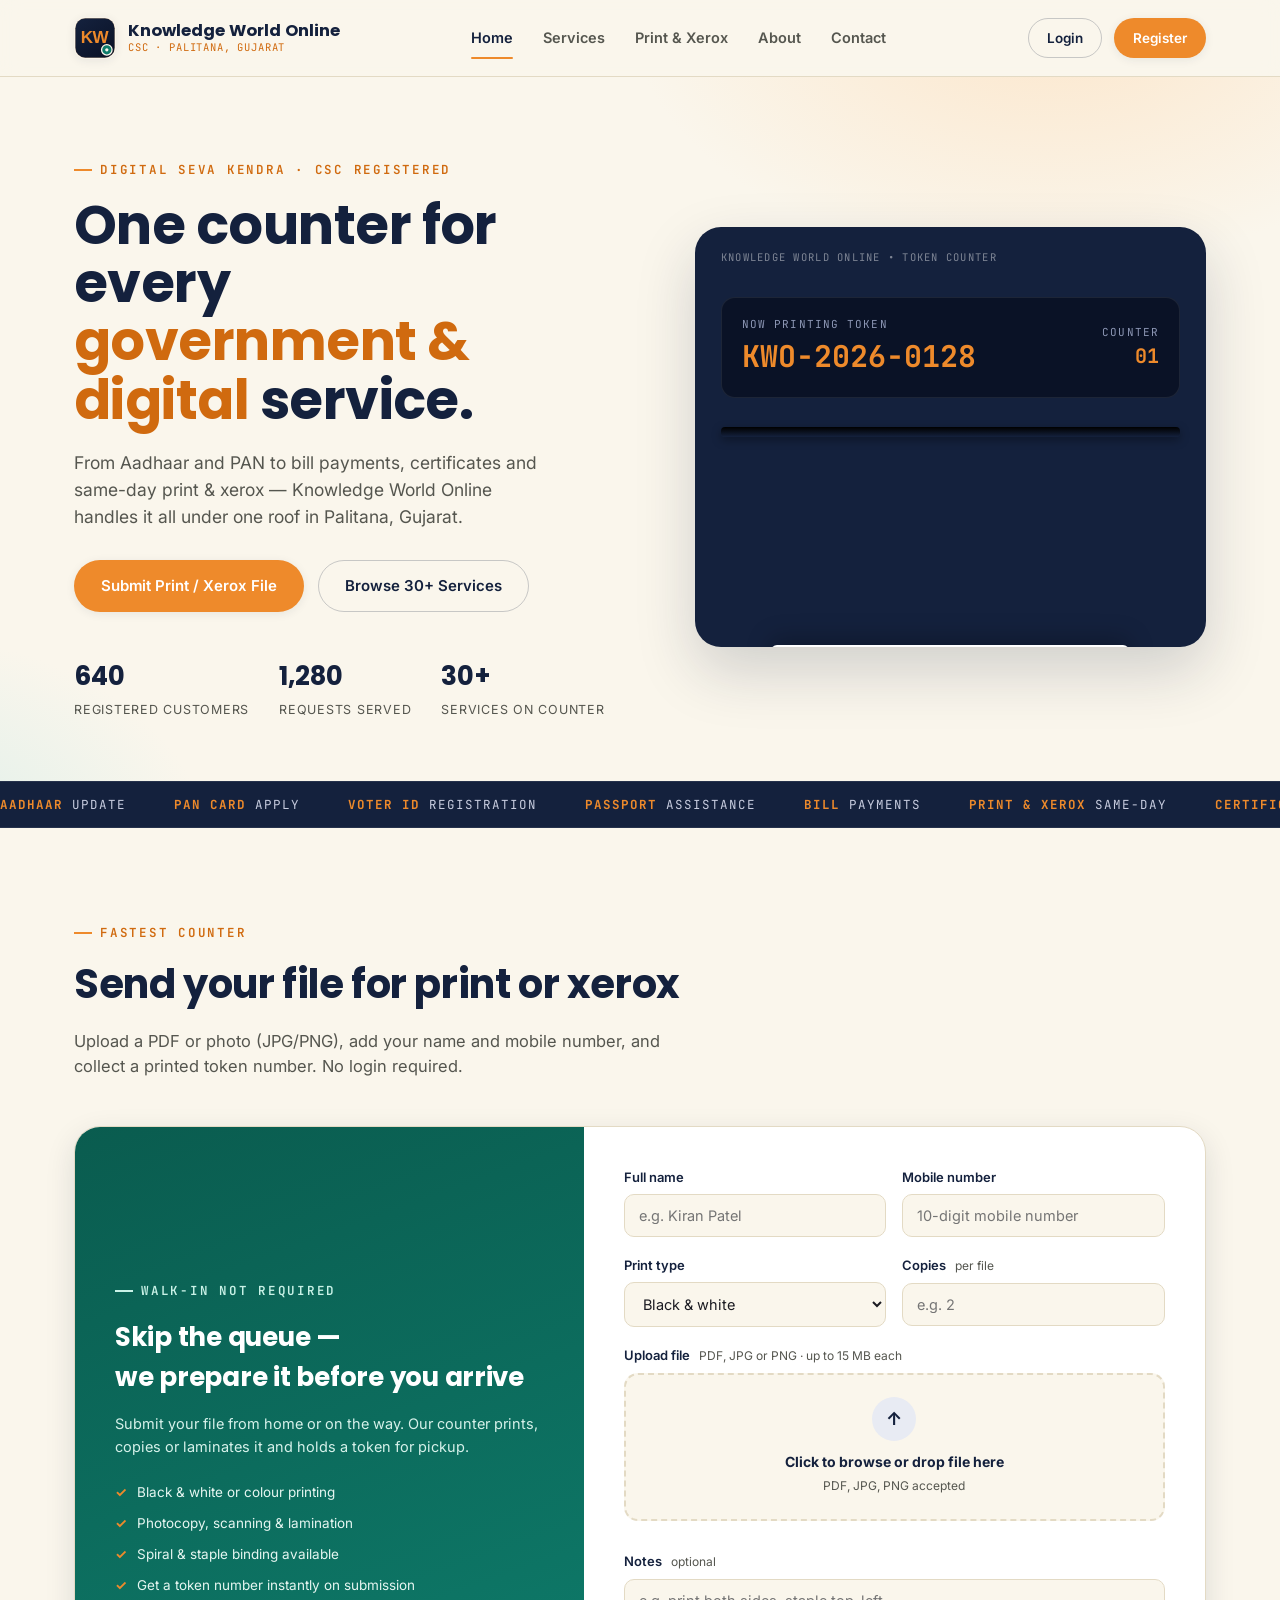
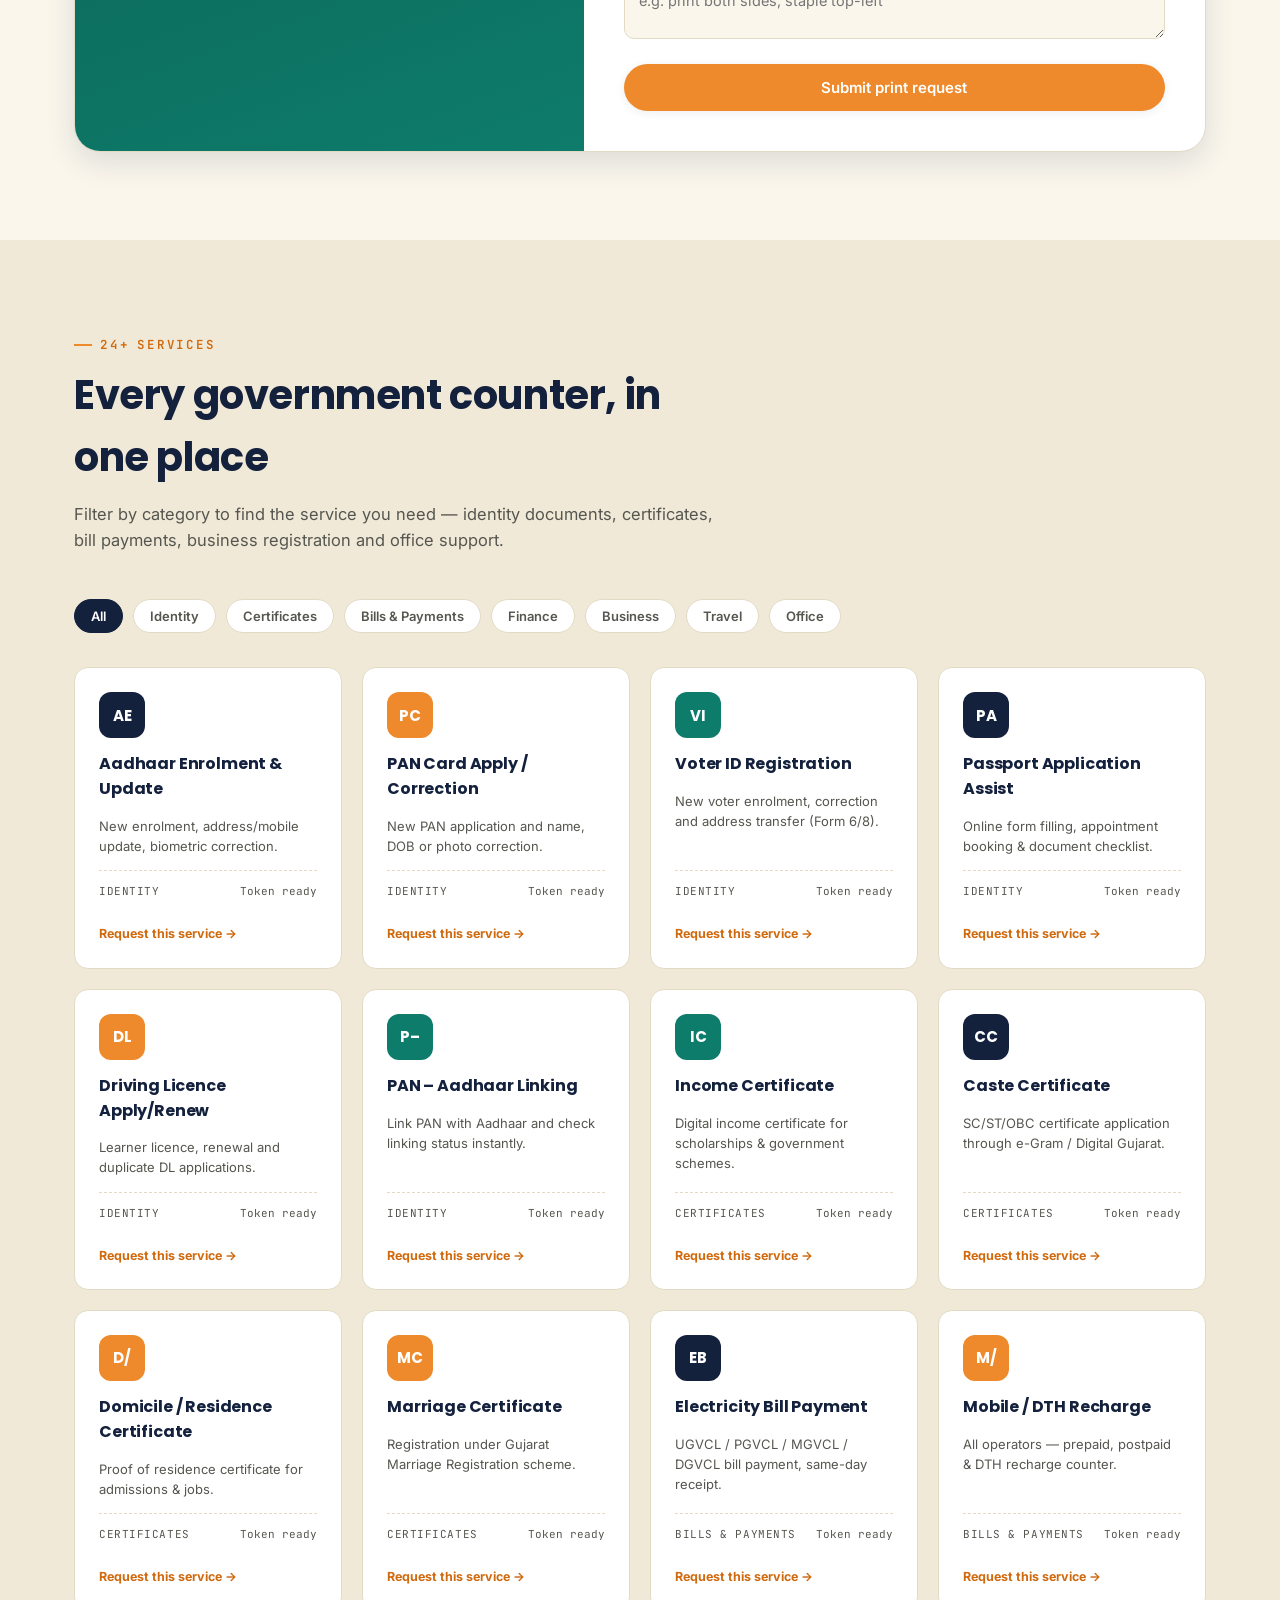
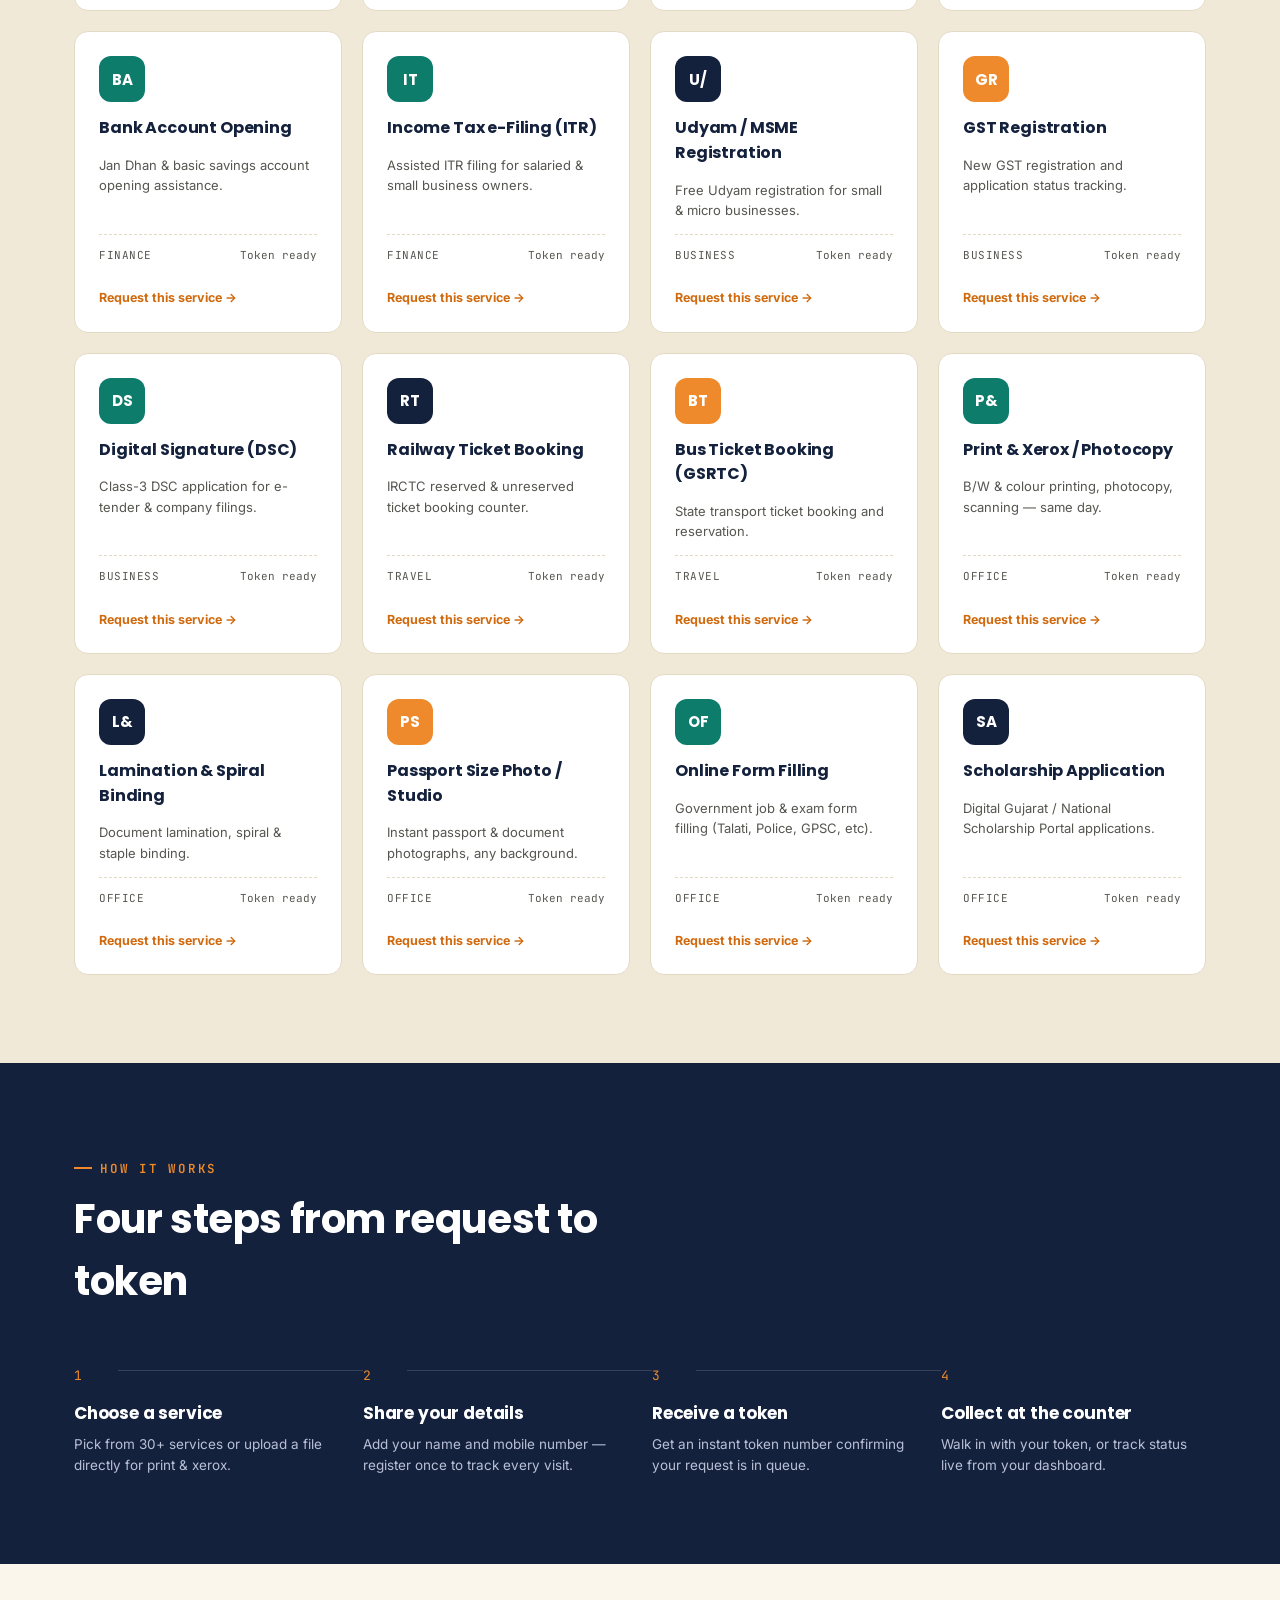
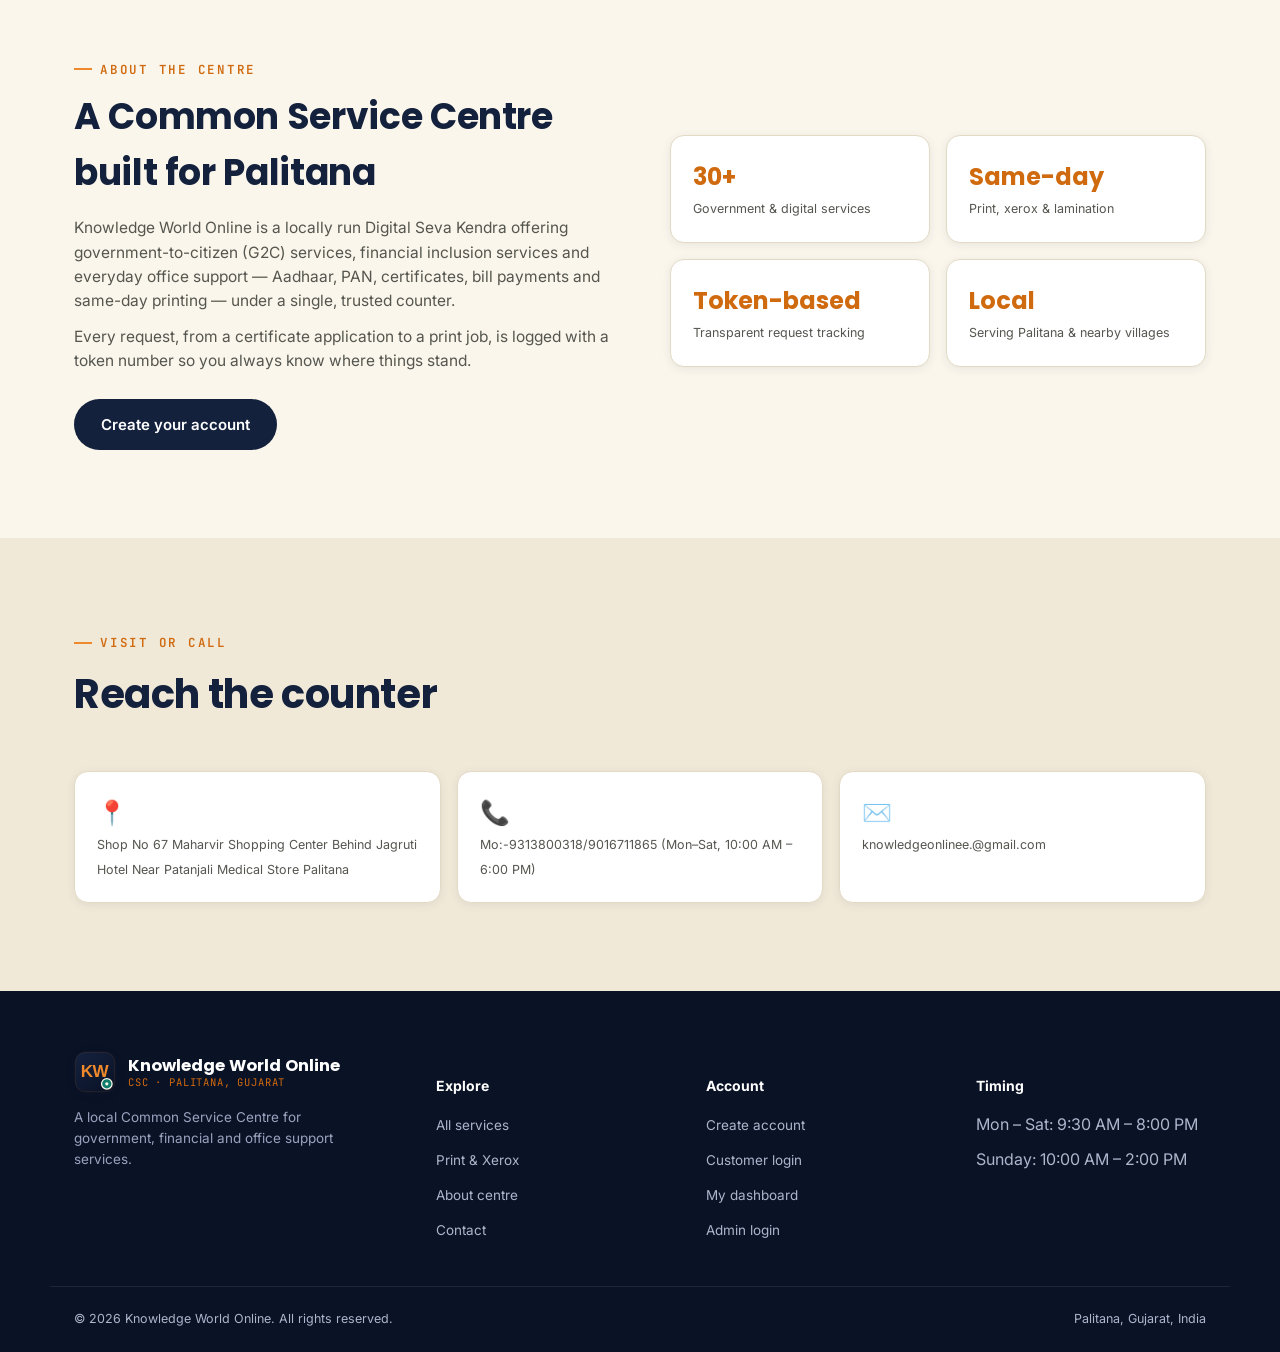
==== index.html @ cddf2b84 "Add files via upload" ====
<!DOCTYPE html>
<html lang="en">
<head>
<meta charset="UTF-8">
<meta name="viewport" content="width=device-width, initial-scale=1.0">
<title>Knowledge World Online — Digital Seva Kendra, Palitana | CSC</title>
<meta name="description" content="Knowledge World Online is a Common Service Center (CSC) in Palitana, Gujarat offering Aadhaar, PAN, certificates, bill payments and print/xerox services.">
<link rel="preconnect" href="https://fonts.googleapis.com">
<link href="https://fonts.googleapis.com/css2?family=Poppins:wght@500;600;700;800&family=Inter:wght@400;500;600;700&family=JetBrains+Mono:wght@400;600;700&display=swap" rel="stylesheet">
<link rel="icon" type="image/svg+xml" href="assets/logo.svg">
<link rel="stylesheet" href="css/style.css">
</head>
<body>

<!-- NAVBAR -->
<header class="nav">
  <div class="container">
    <a href="index.html" class="brand">
      <img src="assets/logo.svg" alt="Knowledge World Online logo" class="brand-mark">
      <span class="brand-text">
        <strong>Knowledge World Online</strong>
        <span>CSC · Palitana, Gujarat</span>
      </span>
    </a>
    <nav class="nav-links">
      <a href="index.html" class="active">Home</a>
      <a href="index.html#services">Services</a>
      <a href="index.html#print">Print &amp; Xerox</a>
      <a href="index.html#about">About</a>
      <a href="index.html#contact">Contact</a>
    </nav>
    <div class="nav-actions">
      <span data-nav-auth-slot></span>
      <a href="login.html" class="btn btn-ghost btn-sm" data-hide-if-logged-in>Login</a>
      <a href="register.html" class="btn btn-primary btn-sm" data-hide-if-logged-in>Register</a>
      <button class="nav-toggle btn-ghost btn-sm" aria-label="Toggle menu">☰</button>
    </div>
  </div>
</header>

<!-- HERO -->
<section class="hero">
  <div class="container">
    <div class="hero-copy">
      <span class="eyebrow">Digital Seva Kendra · CSC Registered</span>
      <h1>One counter for every<br><em>government &amp; digital</em> service.</h1>
      <p class="lead">From Aadhaar and PAN to bill payments, certificates and same-day print &amp; xerox — Knowledge World Online handles it all under one roof in Palitana, Gujarat.</p>
      <div class="hero-actions">
        <a href="#print" class="btn btn-primary">Submit Print / Xerox File</a>
        <a href="#services" class="btn btn-ghost">Browse 30+ Services</a>
      </div>
      <div class="hero-stats">
        <div class="hero-stat"><strong id="statUsers">0</strong><span>Registered customers</span></div>
        <div class="hero-stat"><strong id="statRequests">0</strong><span>Requests served</span></div>
        <div class="hero-stat"><strong>30+</strong><span>Services on counter</span></div>
      </div>
    </div>

    <div class="token-machine" aria-hidden="true">
      <div class="token-screen">
        <div>
          <div class="label">Now printing token</div>
          <div class="value" id="heroTokenNum">KWO-2026-0001</div>
        </div>
        <div class="now-serving">
          <div class="label">Counter</div>
          <div class="value" style="font-size:20px">01</div>
        </div>
      </div>
      <div class="slit"></div>
      <div class="token-slot">
        <div class="token-slip">
          <div class="t-head">Knowledge World Online</div>
          <div class="t-num">Token #0247</div>
          <div class="t-service">Print &amp; Xerox — 4 pages, Colour</div>
          <div class="t-dash"></div>
          <div class="t-foot">Please collect from Counter 1 · Thank you</div>
        </div>
      </div>
    </div>
  </div>
</section>

<!-- MARQUEE -->
<div class="marquee">
  <div class="marquee-track">
    <span><b>Aadhaar</b> Update</span>
    <span><b>PAN Card</b> Apply</span>
    <span><b>Voter ID</b> Registration</span>
    <span><b>Passport</b> Assistance</span>
    <span><b>Bill</b> Payments</span>
    <span><b>Print &amp; Xerox</b> Same-Day</span>
    <span><b>Certificates</b> &amp; Forms</span>
    <span><b>GST / MSME</b> Registration</span>
    <span><b>Aadhaar</b> Update</span>
    <span><b>PAN Card</b> Apply</span>
    <span><b>Voter ID</b> Registration</span>
    <span><b>Passport</b> Assistance</span>
    <span><b>Bill</b> Payments</span>
    <span><b>Print &amp; Xerox</b> Same-Day</span>
    <span><b>Certificates</b> &amp; Forms</span>
    <span><b>GST / MSME</b> Registration</span>
  </div>
</div>

<!-- QUICK PRINT / XEROX -->
<section class="section" id="print">
  <div class="container">
    <div class="section-head reveal">
      <span class="eyebrow">Fastest counter</span>
      <h2>Send your file for print or xerox</h2>
      <p>Upload a PDF or photo (JPG/PNG), add your name and mobile number, and collect a printed token number. No login required.</p>
    </div>

    <div class="quick-print reveal">
      <div class="quick-print-side">
        <span class="eyebrow">Walk-in not required</span>
        <h3>Skip the queue —<br>we prepare it before you arrive</h3>
        <p>Submit your file from home or on the way. Our counter prints, copies or laminates it and holds a token for pickup.</p>
        <ul>
          <li>Black &amp; white or colour printing</li>
          <li>Photocopy, scanning &amp; lamination</li>
          <li>Spiral &amp; staple binding available</li>
          <li>Get a token number instantly on submission</li>
        </ul>
      </div>

      <form class="quick-print-form" id="quickPrintForm">
        <div class="field-row">
          <div class="field">
            <label for="qpName">Full name</label>
            <input type="text" id="qpName" name="name" placeholder="e.g. Kiran Patel" required>
          </div>
          <div class="field">
            <label for="qpMobile">Mobile number</label>
            <input type="tel" id="qpMobile" name="mobile" placeholder="10-digit mobile number" maxlength="10" required>
          </div>
        </div>

        <div class="field-row">
          <div class="field">
            <label for="qpType">Print type</label>
            <select id="qpType" name="printType">
              <option value="Black & White">Black &amp; white</option>
              <option value="Colour">Colour</option>
              <option value="Photocopy">Photocopy only</option>
              <option value="Lamination">Lamination</option>
              <option value="Spiral Binding">Spiral binding</option>
            </select>
          </div>
          <div class="field">
            <label for="qpCopies">Copies <span class="hint">per file</span></label>
            <input type="text" id="qpCopies" name="copies" placeholder="e.g. 2" inputmode="numeric">
          </div>
        </div>

        <div class="field">
          <label>Upload file <span class="hint">PDF, JPG or PNG · up to 15 MB each</span></label>
          <div class="upload-drop" id="qpDrop">
            <input type="file" id="qpFile" accept=".pdf,.jpg,.jpeg,.png" multiple>
            <div class="u-icon">↑</div>
            <strong>Click to browse or drop file here</strong>
            <span>PDF, JPG, PNG accepted</span>
          </div>
          <div class="upload-filelist" id="qpFileList"></div>
        </div>

        <div class="field">
          <label for="qpNotes">Notes <span class="hint">optional</span></label>
          <textarea id="qpNotes" name="notes" rows="2" placeholder="e.g. print both sides, staple top-left"></textarea>
        </div>

        <button type="submit" class="btn btn-primary btn-block">Submit print request</button>
        <div class="form-msg" id="qpMsg"></div>
      </form>
    </div>
  </div>
</section>

<!-- SERVICES -->
<section class="section section-alt" id="services">
  <div class="container">
    <div class="section-head reveal">
      <span class="eyebrow"><span id="serviceCount">30+</span> Services</span>
      <h2>Every government counter, in one place</h2>
      <p>Filter by category to find the service you need — identity documents, certificates, bill payments, business registration and office support.</p>
    </div>
    <div class="services-toolbar" id="serviceFilters"></div>
    <div class="services-grid" id="serviceGrid"></div>
  </div>
</section>

<!-- PROCESS -->
<section class="section section-navy">
  <div class="container">
    <div class="section-head reveal">
      <span class="eyebrow">How it works</span>
      <h2>Four steps from request to token</h2>
    </div>
    <div class="steps">
      <div class="step reveal">
        <div class="num"></div>
        <h4>Choose a service</h4>
        <p>Pick from 30+ services or upload a file directly for print &amp; xerox.</p>
        <div class="step-line"></div>
      </div>
      <div class="step reveal">
        <div class="num"></div>
        <h4>Share your details</h4>
        <p>Add your name and mobile number — register once to track every visit.</p>
        <div class="step-line"></div>
      </div>
      <div class="step reveal">
        <div class="num"></div>
        <h4>Receive a token</h4>
        <p>Get an instant token number confirming your request is in queue.</p>
        <div class="step-line"></div>
      </div>
      <div class="step reveal">
        <div class="num"></div>
        <h4>Collect at the counter</h4>
        <p>Walk in with your token, or track status live from your dashboard.</p>
        <div class="step-line"></div>
      </div>
    </div>
  </div>
</section>

<!-- ABOUT / TRUST -->
<section class="section" id="about">
  <div class="container split">
    <div class="reveal">
      <span class="eyebrow">About the centre</span>
      <h2 style="margin-top:10px; font-size: clamp(26px,3vw,36px)">A Common Service Centre built for Palitana</h2>
      <p style="margin-top:16px; color:var(--ink-soft); font-size:15.5px">Knowledge World Online is a locally run Digital Seva Kendra offering government-to-citizen (G2C) services, financial inclusion services and everyday office support — Aadhaar, PAN, certificates, bill payments and same-day printing — under a single, trusted counter.</p>
      <p style="margin-top:12px; color:var(--ink-soft); font-size:15.5px">Every request, from a certificate application to a print job, is logged with a token number so you always know where things stand.</p>
      <div class="hero-actions" style="margin-top:26px">
        <a href="register.html" class="btn btn-navy">Create your account</a>
      </div>
    </div>
    <div class="trust-grid reveal">
      <div class="trust-card"><strong>30+</strong><span>Government &amp; digital services</span></div>
      <div class="trust-card"><strong>Same-day</strong><span>Print, xerox &amp; lamination</span></div>
      <div class="trust-card"><strong>Token-based</strong><span>Transparent request tracking</span></div>
      <div class="trust-card"><strong>Local</strong><span>Serving Palitana &amp; nearby villages</span></div>
    </div>
  </div>
</section>

<!-- CONTACT -->
<section class="section section-alt" id="contact">
  <div class="container">
    <div class="section-head reveal">
      <span class="eyebrow">Visit or call</span>
      <h2>Reach the counter</h2>
    </div>
    <div class="trust-grid reveal" style="grid-template-columns:repeat(3,1fr)">
      <div class="trust-card"><strong>📍</strong><span> Shop No 67 Maharvir Shopping Center Behind Jagruti Hotel Near Patanjali Medical Store Palitana</span></div>
      <div class="trust-card"><strong>📞</strong><span>Mo:-9313800318/9016711865 
                             (Mon–Sat, 10:00 AM – 6:00 PM)</span></div>
      <div class="trust-card"><strong>✉️</strong><span>knowledgeonlinee.@gmail.com</span></div>
    </div>
  </div>
</section>

<!-- FOOTER -->
<footer class="footer">
  <div class="container footer-grid">
    <div>
      <a href="index.html" class="brand" style="margin-bottom:14px">
        <img src="assets/logo.svg" alt="Knowledge World Online logo" class="brand-mark">
        <span class="brand-text"><strong style="color:#fff">Knowledge World Online</strong><span>CSC · Palitana, Gujarat</span></span>
      </a>
      <p style="font-size:13.5px; color:#9AA3BE; max-width:280px">A local Common Service Centre for government, financial and office support services.</p>
    </div>
    <div>
      <h5>Explore</h5>
      <ul>
        <li><a href="index.html#services">All services</a></li>
        <li><a href="index.html#print">Print &amp; Xerox</a></li>
        <li><a href="index.html#about">About centre</a></li>
        <li><a href="index.html#contact">Contact</a></li>
      </ul>
    </div>
    <div>
      <h5>Account</h5>
      <ul>
        <li><a href="register.html">Create account</a></li>
        <li><a href="login.html">Customer login</a></li>
        <li><a href="dashboard.html">My dashboard</a></li>
        <li><a href="admin-login.html">Admin login</a></li>
      </ul>
    </div>
    <div>
      <h5>Timing</h5>
      <ul>
        <li>Mon – Sat: 9:30 AM – 8:00 PM</li>
        <li>Sunday: 10:00 AM – 2:00 PM</li>
      </ul>
    </div>
  </div>
  <div class="container footer-bottom">
    <span>© <span id="year"></span> Knowledge World Online. All rights reserved.</span>
    <span>Palitana, Gujarat, India</span>
  </div>
</footer>

<!-- SERVICE REQUEST MODAL -->
<div class="modal-overlay" id="svcModalOverlay">
  <div class="modal-box" id="svcModalBox">
    <!-- form view -->
    <div id="svcModalForm">
      <div class="modal-head">
        <div>
          <span class="m-token" id="svcModalCat">Category</span>
          <h3 id="svcModalTitle">Service name</h3>
          <p id="svcModalDesc">Service description</p>
        </div>
        <button type="button" class="modal-close" id="svcModalClose" aria-label="Close">✕</button>
      </div>
      <div class="modal-body">
        <form id="serviceRequestForm">
          <div class="field-row">
            <div class="field">
              <label for="srName">Full name</label>
              <input type="text" id="srName" name="name" placeholder="e.g. Kiran Patel" required>
            </div>
            <div class="field">
              <label for="srMobile">Mobile number</label>
              <input type="tel" id="srMobile" name="mobile" placeholder="10-digit mobile number" maxlength="10" required>
            </div>
          </div>
          <div class="field">
            <label for="srNotes">Details / notes <span class="hint">what do you need help with?</span></label>
            <textarea id="srNotes" name="notes" rows="3" placeholder="e.g. new Aadhaar enrolment for my mother, please call before visiting"></textarea>
          </div>
          <div class="field">
            <label>Supporting document <span class="hint">optional · PDF, JPG or PNG</span></label>
            <div class="upload-drop" id="srDrop">
              <input type="file" id="srFile" accept=".pdf,.jpg,.jpeg,.png" multiple>
              <div class="u-icon">↑</div>
              <strong>Click to browse or drop file here</strong>
              <span>Aadhaar copy, photo, existing certificate, etc.</span>
            </div>
            <div class="upload-filelist" id="srFileList"></div>
          </div>
          <button type="submit" class="btn btn-primary btn-block">Submit request &amp; get token</button>
          <div class="form-msg" id="srMsg"></div>
        </form>
      </div>
    </div>
  </div>
</div>

<script src="js/app.js"></script>
<script src="js/home.js"></script>
<script>
  document.getElementById("year").textContent = new Date().getFullYear();
  // hide login/register buttons if already logged in
  document.addEventListener("DOMContentLoaded", ()=>{
    if (KWO.currentUser()){
      document.querySelectorAll("[data-hide-if-logged-in]").forEach(el=> el.style.display="none");
    }
  });
</script>
</body>
</html>
---- css/style.css ----
/* =========================================================
   KNOWLEDGE WORLD ONLINE — Digital Seva Kendra
   Design tokens
   ========================================================= */
:root{
  --bg:            #FAF6EC;
  --bg-alt:        #F1E9D8;
  --panel:         #FFFFFF;
  --ink:           #1B1B22;
  --ink-soft:      #55564F;
  --line:          #E3DAC4;

  --navy:          #14213D;
  --navy-deep:     #0A1226;
  --navy-tint:     #E8EBF3;

  --saffron:       #EE8A2B;
  --saffron-deep:  #D06A0F;
  --saffron-tint:  #FCE6CB;

  --teal:          #0E7C6B;
  --teal-deep:     #0A5C4F;
  --teal-tint:     #DCEFEA;

  --gold:          #C79A3E;

  --danger:        #B8442E;
  --danger-tint:   #F6DFD8;

  --font-display: 'Poppins', 'Noto Sans Gujarati', sans-serif;
  --font-body:    'Inter', 'Noto Sans Gujarati', sans-serif;
  --font-mono:    'JetBrains Mono', monospace;

  --radius-s: 8px;
  --radius-m: 14px;
  --radius-l: 26px;

  --shadow-s: 0 2px 10px rgba(20,33,61,0.08);
  --shadow-m: 0 10px 30px rgba(20,33,61,0.12);
  --shadow-l: 0 24px 60px rgba(20,33,61,0.18);

  --container: 1180px;
}

@media (prefers-reduced-motion: reduce){
  *{ animation-duration: 0.001ms !important; animation-iteration-count: 1 !important; transition-duration: 0.001ms !important; scroll-behavior: auto !important; }
}

*,*::before,*::after{ box-sizing: border-box; }
html{ scroll-behavior: smooth; }
body{
  margin:0;
  font-family: var(--font-body);
  background: var(--bg);
  color: var(--ink);
  line-height: 1.55;
  -webkit-font-smoothing: antialiased;
}
img{ max-width:100%; display:block; }
a{ color:inherit; text-decoration:none; }
ul{ list-style:none; margin:0; padding:0; }
h1,h2,h3,h4{ font-family: var(--font-display); margin:0; color: var(--navy); letter-spacing:-0.01em; }
p{ margin:0; }
button{ font-family: var(--font-body); cursor:pointer; }
input,select,textarea{ font-family: var(--font-body); }

::selection{ background: var(--saffron); color:#fff; }

:focus-visible{
  outline: 3px solid var(--saffron);
  outline-offset: 2px;
  border-radius: 4px;
}

.container{
  max-width: var(--container);
  margin: 0 auto;
  padding: 0 24px;
}

.eyebrow{
  display:inline-flex; align-items:center; gap:8px;
  font-family: var(--font-mono);
  font-size: 12.5px;
  letter-spacing: 0.14em;
  text-transform: uppercase;
  color: var(--saffron-deep);
  font-weight: 600;
}
.eyebrow::before{
  content:"";
  width: 18px; height: 2px;
  background: var(--saffron);
  display:inline-block;
}

.section{ padding: 88px 0; }
.section-tight{ padding: 56px 0; }
.section-head{ max-width: 640px; margin-bottom: 46px; }
.section-head h2{ font-size: clamp(28px, 3.4vw, 40px); margin-top:10px; }
.section-head p{ color: var(--ink-soft); margin-top:14px; font-size: 16.5px; }
.section-alt{ background: var(--bg-alt); }
.section-navy{ background: var(--navy); color: #EDEFF6; }
.section-navy .eyebrow{ color: var(--saffron); }
.section-navy h2{ color:#fff; }
.section-navy p{ color: #B9C0D6; }

/* Buttons */
.btn{
  display:inline-flex; align-items:center; justify-content:center; gap:8px;
  padding: 13px 26px;
  border-radius: 999px;
  font-weight: 600;
  font-size: 15px;
  border: 1.5px solid transparent;
  transition: transform .18s ease, box-shadow .18s ease, background .18s ease, color .18s ease, border-color .18s ease;
  white-space: nowrap;
}
.btn-primary{ background: var(--saffron); color:#fff; box-shadow: var(--shadow-s); }
.btn-primary:hover{ background: var(--saffron-deep); transform: translateY(-2px); box-shadow: var(--shadow-m); }
.btn-navy{ background: var(--navy); color:#fff; }
.btn-navy:hover{ background: var(--navy-deep); transform: translateY(-2px); box-shadow: var(--shadow-m); }
.btn-ghost{ background: transparent; border-color: rgba(20,33,61,0.22); color: var(--navy); }
.btn-ghost:hover{ border-color: var(--navy); background: rgba(20,33,61,0.05); }
.btn-ghost-light{ background: transparent; border-color: rgba(255,255,255,0.35); color:#fff; }
.btn-ghost-light:hover{ border-color:#fff; background: rgba(255,255,255,0.08); }
.btn-block{ width:100%; }
.btn-sm{ padding: 9px 18px; font-size: 13.5px; }
.btn[disabled]{ opacity:.55; cursor:not-allowed; transform:none !important; }

/* =========================================================
   NAVBAR
   ========================================================= */
.nav{
  position: sticky; top:0; z-index: 100;
  background: rgba(250,246,236,0.86);
  backdrop-filter: blur(10px);
  border-bottom: 1px solid var(--line);
}
.nav .container{ display:flex; align-items:center; justify-content:space-between; height: 76px; gap: 20px; }
.brand{ display:flex; align-items:center; gap:12px; }
.brand-mark{
  width: 42px; height:42px; border-radius: 12px;
  flex: none; display:block; object-fit:contain;
  box-shadow: var(--shadow-s);
}
.brand-text{ display:flex; flex-direction:column; line-height:1.15; }
.brand-text strong{ font-family: var(--font-display); font-size: 16.5px; color: var(--navy); font-weight:700; }
.brand-text span{ font-family: var(--font-mono); font-size: 10.5px; letter-spacing:.08em; text-transform:uppercase; color: var(--saffron-deep); }

.nav-links{ display:flex; align-items:center; gap: 30px; }
.nav-links a{ font-size: 14.5px; font-weight:600; color: var(--ink-soft); position:relative; padding: 6px 0; }
.nav-links a:hover{ color: var(--navy); }
.nav-links a.active{ color: var(--navy); }
.nav-links a.active::after{ content:""; position:absolute; left:0; right:0; bottom:-4px; height:2px; background: var(--saffron); border-radius:2px; }

.nav-actions{ display:flex; align-items:center; gap:12px; }
.nav-toggle{ display:none; }

.nav-user-chip{
  display:flex; align-items:center; gap:8px;
  padding: 7px 14px 7px 7px;
  border-radius: 999px;
  background: var(--navy-tint);
  font-size: 13.5px; font-weight:600; color: var(--navy);
}
.nav-user-chip .avatar{
  width:26px; height:26px; border-radius:50%;
  background: var(--saffron); color:#fff;
  display:flex; align-items:center; justify-content:center;
  font-size: 11.5px; font-weight:700; font-family: var(--font-display);
}

/* =========================================================
   HERO + SIGNATURE TOKEN-SLIP ANIMATION
   ========================================================= */
.hero{
  position:relative;
  padding: 76px 0 60px;
  overflow:hidden;
  background:
    radial-gradient(680px 420px at 82% -10%, var(--saffron-tint) 0%, transparent 62%),
    radial-gradient(520px 360px at -8% 110%, var(--teal-tint) 0%, transparent 60%);
}
.hero .container{
  display:grid; grid-template-columns: 1.05fr 0.95fr; gap: 56px; align-items:center;
}
.hero-copy h1{
  font-size: clamp(32px, 4.6vw, 54px);
  line-height: 1.08;
  margin-top: 16px;
}
.hero-copy h1 em{
  font-style:normal; color: var(--saffron-deep);
  position:relative;
}
.hero-copy p.lead{
  margin-top: 20px; font-size: 17.5px; color: var(--ink-soft); max-width: 480px;
}
.hero-actions{ display:flex; gap:14px; margin-top: 30px; flex-wrap:wrap; }

.hero-stats{ display:flex; gap: 30px; margin-top: 44px; flex-wrap: wrap; }
.hero-stat strong{ display:block; font-family: var(--font-display); font-size: 26px; color: var(--navy); }
.hero-stat span{ font-size: 12.5px; color: var(--ink-soft); text-transform:uppercase; letter-spacing:.06em; }

/* Token machine visual */
.token-machine{
  position:relative;
  background: var(--navy);
  border-radius: var(--radius-l);
  padding: 26px 26px 0;
  box-shadow: var(--shadow-l);
  height: 420px;
  overflow:hidden;
}
.token-machine::before{
  content:"KNOWLEDGE WORLD ONLINE • TOKEN COUNTER";
  position:absolute; top:22px; left:26px; right:26px;
  font-family: var(--font-mono); font-size: 10.5px; letter-spacing:.12em;
  color: rgba(255,255,255,0.45); text-transform:uppercase;
}
.token-screen{
  margin-top: 44px;
  background: var(--navy-deep);
  border-radius: 14px;
  padding: 18px 20px;
  display:flex; justify-content:space-between; align-items:center;
  border: 1px solid rgba(255,255,255,0.08);
}
.token-screen .label{ font-family: var(--font-mono); font-size:11px; color:#8C96B4; text-transform:uppercase; letter-spacing:.1em; }
.token-screen .value{ font-family: var(--font-mono); font-size: 30px; color: var(--saffron); font-weight:700; }
.token-screen .now-serving{ text-align:right; }

.token-slot{
  position:absolute; left:26px; right:26px; bottom:0;
  height: 210px;
  display:flex; justify-content:center;
}
.token-slip{
  position:absolute;
  bottom: -150px;
  width: 78%;
  background:#fff;
  border-radius: 6px 6px 0 0;
  padding: 16px 18px 22px;
  box-shadow: 0 -6px 24px rgba(0,0,0,0.25);
  font-family: var(--font-mono);
  animation: printSlip 4.5s cubic-bezier(.2,.8,.25,1) infinite;
}
.token-slip::after{
  content:"";
  position:absolute; left:0; right:0; bottom:-1px; height:8px;
  background: repeating-linear-gradient(90deg, #fff 0 8px, transparent 8px 14px);
}
.token-slip .t-head{ font-size:10px; letter-spacing:.1em; color:#8a8a8a; text-transform:uppercase; }
.token-slip .t-num{ font-size: 22px; font-weight:700; color: var(--navy); margin-top:4px; }
.token-slip .t-service{ font-size: 12px; color:#444; margin-top:6px; }
.token-slip .t-dash{ border-top: 1px dashed #cfcfcf; margin: 10px 0; }
.token-slip .t-foot{ font-size: 9.5px; color:#999; }

@keyframes printSlip{
  0%   { bottom: -150px; }
  22%  { bottom: 30px; }
  70%  { bottom: 30px; }
  100% { bottom: -150px; }
}

.token-machine .slit{
  position:absolute; left:26px; right:26px; height:10px;
  background: linear-gradient(180deg, #000, var(--navy));
  border-radius: 4px;
  bottom: 210px;
  box-shadow: 0 3px 10px rgba(0,0,0,0.35);
}

/* =========================================================
   MARQUEE STRIP
   ========================================================= */
.marquee{
  background: var(--navy);
  overflow:hidden;
  padding: 13px 0;
  border-top: 1px solid rgba(255,255,255,0.08);
  border-bottom: 1px solid rgba(255,255,255,0.08);
}
.marquee-track{
  display:flex; gap: 48px; white-space:nowrap;
  animation: scrollMarquee 26s linear infinite;
  width: max-content;
}
.marquee-track span{
  font-family: var(--font-mono); font-size: 12.5px; letter-spacing:.08em;
  color: #C7CCDF; text-transform:uppercase;
}
.marquee-track span b{ color: var(--saffron); }
@keyframes scrollMarquee{ from{ transform: translateX(0);} to{ transform: translateX(-50%);} }

/* =========================================================
   QUICK PRINT WIDGET
   ========================================================= */
.quick-print{
  display:grid; grid-template-columns: 0.9fr 1.1fr;
  background: var(--panel);
  border-radius: var(--radius-l);
  box-shadow: var(--shadow-m);
  overflow:hidden;
  border: 1px solid var(--line);
}
.quick-print-side{
  background: linear-gradient(160deg, var(--teal-deep), var(--teal));
  color:#fff;
  padding: 44px 40px;
  display:flex; flex-direction:column; justify-content:center; gap:16px;
}
.quick-print-side .eyebrow{ color: #C9F2E7; }
.quick-print-side .eyebrow::before{ background:#C9F2E7; }
.quick-print-side h3{ color:#fff; font-size: 26px; }
.quick-print-side p{ color: #D6F1EA; font-size: 14.5px; }
.quick-print-side ul{ margin-top: 8px; display:flex; flex-direction:column; gap:10px; }
.quick-print-side li{ font-size: 13.5px; display:flex; gap:10px; align-items:flex-start; color:#E6F6F1; }
.quick-print-side li::before{ content:"✓"; color: var(--saffron); font-weight:700; }

.quick-print-form{ padding: 40px; }
.field{ margin-bottom: 18px; }
.field label{ display:block; font-size: 13px; font-weight:600; color: var(--navy); margin-bottom: 7px; }
.field .hint{ font-size:12px; color: var(--ink-soft); font-weight:400; margin-left:6px; }
.field input[type=text],
.field input[type=tel],
.field input[type=email],
.field input[type=password],
.field select,
.field textarea{
  width:100%; padding: 12px 14px; border-radius: 10px;
  border: 1.5px solid var(--line); background: var(--bg);
  font-size: 14.5px; color: var(--ink);
  transition: border-color .15s ease, box-shadow .15s ease;
}
.field input:focus, .field select:focus, .field textarea:focus{
  border-color: var(--saffron); box-shadow: 0 0 0 4px var(--saffron-tint); outline:none;
}
.field-row{ display:grid; grid-template-columns: 1fr 1fr; gap: 16px; }

.upload-drop{
  border: 2px dashed var(--line);
  border-radius: 14px;
  padding: 22px;
  text-align:center;
  background: var(--bg);
  cursor:pointer;
  transition: border-color .15s ease, background .15s ease;
  position:relative;
}
.upload-drop:hover, .upload-drop.dragover{ border-color: var(--saffron); background: var(--saffron-tint); }
.upload-drop input[type=file]{ position:absolute; inset:0; opacity:0; cursor:pointer; }
.upload-drop .u-icon{
  width:44px; height:44px; border-radius:50%; margin:0 auto 10px;
  background: var(--navy-tint); color: var(--navy);
  display:flex; align-items:center; justify-content:center; font-size:18px; font-weight:700;
}
.upload-drop strong{ display:block; font-size: 14px; color: var(--navy); }
.upload-drop span{ font-size: 12px; color: var(--ink-soft); }
.upload-filelist{ margin-top: 12px; display:flex; flex-direction:column; gap:8px; }
.upload-file-chip{
  display:flex; align-items:center; justify-content:space-between; gap:10px;
  background: var(--navy-tint); border-radius: 8px; padding: 8px 12px; font-size: 12.5px; color: var(--navy);
}
.upload-file-chip button{ background:none; border:none; color: var(--danger); font-weight:700; font-size:13px; }

.form-msg{ font-size:13.5px; margin-top:10px; padding:10px 14px; border-radius:10px; display:none; }
.form-msg.show{ display:block; }
.form-msg.ok{ background: var(--teal-tint); color: var(--teal-deep); }
.form-msg.err{ background: var(--danger-tint); color: var(--danger); }

/* =========================================================
   SERVICES GRID
   ========================================================= */
.services-toolbar{ display:flex; flex-wrap:wrap; gap:10px; margin-bottom: 34px; }
.chip-filter{
  padding: 8px 16px; border-radius: 999px; font-size:13px; font-weight:600;
  border: 1.5px solid var(--line); background: var(--panel); color: var(--ink-soft);
  transition: all .15s ease;
}
.chip-filter:hover{ border-color: var(--navy); color: var(--navy); }
.chip-filter.active{ background: var(--navy); color:#fff; border-color: var(--navy); }

.services-grid{
  display:grid; grid-template-columns: repeat(4, 1fr); gap: 20px;
}
.service-card{
  background: var(--panel); border: 1px solid var(--line); border-radius: var(--radius-m);
  padding: 24px; transition: transform .2s ease, box-shadow .2s ease, border-color .2s ease;
  display:flex; flex-direction:column; gap:14px;
  opacity:0; transform: translateY(16px);
}
.service-card.in{ opacity:1; transform:none; transition: opacity .5s ease, transform .5s ease; }
.service-card:hover{ transform: translateY(-6px); box-shadow: var(--shadow-m); border-color: transparent; }
.service-token{
  width:46px; height:46px; border-radius: 12px;
  display:flex; align-items:center; justify-content:center;
  font-family: var(--font-display); font-weight:700; font-size:15px; color:#fff;
}
.service-card h4{ font-size: 16px; }
.service-card p{ font-size: 13px; color: var(--ink-soft); }
.service-card .s-meta{
  margin-top:auto; display:flex; justify-content:space-between; align-items:center;
  font-family: var(--font-mono); font-size: 11px; color: var(--ink-soft);
  padding-top: 12px; border-top: 1px dashed var(--line);
}
.service-card .s-cat{ text-transform:uppercase; letter-spacing:.05em; }

/* =========================================================
   PROCESS STEPS
   ========================================================= */
.steps{ display:grid; grid-template-columns: repeat(4,1fr); gap: 24px; counter-reset: step; }
.step{ position:relative; padding-top: 8px; }
.step .num{
  font-family: var(--font-mono); font-size: 13px; color: var(--saffron);
  display:flex; align-items:center; gap:10px; margin-bottom:14px;
}
.step .num::before{ content: counter(step); counter-increment: step; }
.step h4{ color:#fff; font-size:17px; margin-bottom:8px; }
.step p{ color:#B9C0D6; font-size: 13.5px; }
.step-line{ position:absolute; top:12px; left:44px; right:-24px; height:1px; background: rgba(255,255,255,0.15); }
.step:last-child .step-line{ display:none; }

/* =========================================================
   TRUST / ABOUT SPLIT
   ========================================================= */
.split{ display:grid; grid-template-columns: 1fr 1fr; gap: 60px; align-items:center; }
.trust-card{
  background: var(--panel); border:1px solid var(--line); border-radius: var(--radius-m);
  padding: 22px; box-shadow: var(--shadow-s);
}
.trust-card strong{ display:block; font-family: var(--font-display); font-size: 24px; color: var(--saffron-deep); }
.trust-card span{ font-size: 12.5px; color: var(--ink-soft); }
.trust-grid{ display:grid; grid-template-columns: 1fr 1fr; gap: 16px; }

/* =========================================================
   FOOTER
   ========================================================= */
.footer{ background: var(--navy-deep); color: #AEB5CC; padding: 60px 0 24px; }
.footer-grid{ display:grid; grid-template-columns: 1.4fr 1fr 1fr 1fr; gap: 40px; }
.footer h5{ color:#fff; font-size: 14px; margin-bottom: 16px; }
.footer ul{ display:flex; flex-direction:column; gap:10px; }
.footer a{ font-size: 13.5px; color:#AEB5CC; }
.footer a:hover{ color:#fff; }
.footer-bottom{
  margin-top: 44px; padding-top: 22px; border-top: 1px solid rgba(255,255,255,0.08);
  display:flex; justify-content:space-between; font-size: 12.5px; flex-wrap:wrap; gap:10px;
}

/* =========================================================
   AUTH PAGES
   ========================================================= */
.auth-wrap{
  min-height: calc(100vh - 76px);
  display:grid; grid-template-columns: 1fr 1fr;
}
.auth-visual{
  background: linear-gradient(165deg, var(--navy), var(--navy-deep));
  color:#fff; padding: 60px; display:flex; flex-direction:column; justify-content:space-between;
  position:relative; overflow:hidden;
}
.auth-visual::before{
  content:""; position:absolute; width:420px; height:420px; border-radius:50%;
  background: radial-gradient(circle, rgba(238,138,43,0.28), transparent 70%);
  top:-140px; right:-140px;
}
.auth-visual h2{ color:#fff; font-size: 30px; max-width: 380px; }
.auth-visual p{ color:#B9C0D6; margin-top:14px; max-width: 360px; }
.auth-visual .quote{
  font-family: var(--font-mono); font-size: 12.5px; color:#8C96B4; line-height:1.7;
  border-left: 2px solid var(--saffron); padding-left:16px;
}
.auth-form-side{ display:flex; align-items:center; justify-content:center; padding: 40px; }
.auth-box{ width:100%; max-width: 420px; }
.auth-box .top-link{ font-size:13.5px; color: var(--ink-soft); margin-bottom:18px; display:inline-flex; gap:6px; }
.auth-box h1{ font-size: 27px; }
.auth-box .sub{ color: var(--ink-soft); margin-top:8px; font-size:14px; margin-bottom: 28px; }
.auth-switch{ text-align:center; margin-top:22px; font-size:13.5px; color: var(--ink-soft); }
.auth-switch a{ color: var(--saffron-deep); font-weight:700; }
.checkbox-row{ display:flex; align-items:flex-start; gap:10px; font-size:13px; color: var(--ink-soft); margin: 4px 0 22px; }
.checkbox-row input{ margin-top:3px; }

/* =========================================================
   DASHBOARD (customer + admin shared shell)
   ========================================================= */
.app-shell{ display:grid; grid-template-columns: 250px 1fr; min-height: calc(100vh - 76px); }
.app-side{
  background: var(--navy); color:#fff; padding: 28px 18px;
  display:flex; flex-direction:column; gap:6px;
}
.app-side .side-user{
  display:flex; align-items:center; gap:10px; padding: 10px 10px 20px;
  border-bottom: 1px solid rgba(255,255,255,0.1); margin-bottom: 14px;
}
.app-side .side-user .avatar{
  width:38px; height:38px; border-radius:50%; background: var(--saffron);
  display:flex; align-items:center; justify-content:center; font-weight:700; font-family: var(--font-display);
}
.app-side .side-user strong{ display:block; font-size:13.5px; }
.app-side .side-user span{ display:block; font-size:11.5px; color:#9AA3BE; }
.side-link{
  display:flex; align-items:center; gap:10px; padding: 11px 14px; border-radius: 10px;
  font-size: 13.5px; font-weight:600; color:#C7CCDF;
}
.side-link:hover{ background: rgba(255,255,255,0.06); color:#fff; }
.side-link.active{ background: var(--saffron); color:#fff; }
.side-link.logout{ margin-top:auto; color:#F0B3A5; }

.app-main{ padding: 34px; background: var(--bg-alt); }
.app-header{ display:flex; justify-content:space-between; align-items:flex-start; margin-bottom: 26px; flex-wrap:wrap; gap:14px;}
.app-header h1{ font-size: 24px; }
.app-header p{ color: var(--ink-soft); font-size: 13.5px; margin-top:4px; }

.stat-row{ display:grid; grid-template-columns: repeat(4,1fr); gap: 16px; margin-bottom: 26px; }
.stat-card{ background: var(--panel); border:1px solid var(--line); border-radius: var(--radius-m); padding: 18px 20px; }
.stat-card span{ font-size:12px; color: var(--ink-soft); text-transform:uppercase; letter-spacing:.05em; }
.stat-card strong{ display:block; font-family: var(--font-display); font-size: 26px; margin-top:6px; color: var(--navy); }
.stat-card.accent strong{ color: var(--saffron-deep); }

.panel{ background: var(--panel); border:1px solid var(--line); border-radius: var(--radius-m); padding: 24px; }
.panel + .panel{ margin-top: 20px; }
.panel-head{ display:flex; justify-content:space-between; align-items:center; margin-bottom: 18px; flex-wrap:wrap; gap:10px; }
.panel-head h3{ font-size:16.5px; }

.table{ width:100%; border-collapse: collapse; font-size: 13.5px; }
.table th{ text-align:left; font-size:11.5px; text-transform:uppercase; letter-spacing:.05em; color: var(--ink-soft); padding: 10px 12px; border-bottom: 2px solid var(--line); }
.table td{ padding: 12px; border-bottom: 1px solid var(--line); vertical-align:middle; }
.table tr:last-child td{ border-bottom:none; }
.table-wrap{ overflow-x:auto; }

.badge{ display:inline-flex; padding: 4px 11px; border-radius:999px; font-size:11.5px; font-weight:700; }
.badge-pending{ background:#FDEBD0; color:#9A5B00; }
.badge-progress{ background: var(--navy-tint); color: var(--navy); }
.badge-ready{ background: var(--teal-tint); color: var(--teal-deep); }
.badge-collected{ background:#E5E5E5; color:#555; }
.badge-cancelled{ background: var(--danger-tint); color: var(--danger); }

.icon-btn{ background: var(--bg); border:1px solid var(--line); border-radius:8px; padding:6px 10px; font-size:12px; font-weight:600; color: var(--navy); }
.icon-btn:hover{ background: var(--navy-tint); }
.select-status{ padding: 6px 10px; border-radius:8px; border:1px solid var(--line); font-size:12.5px; background:#fff; }

.empty-state{ text-align:center; padding: 50px 20px; color: var(--ink-soft); }
.empty-state .u-icon{ width:56px;height:56px;border-radius:50%;background:var(--navy-tint);color:var(--navy);display:flex;align-items:center;justify-content:center;margin:0 auto 14px;font-size:22px;font-weight:700; }

.login-gate{
  max-width: 480px; margin: 90px auto; text-align:center; background: var(--panel);
  border:1px solid var(--line); border-radius: var(--radius-l); padding: 46px 36px; box-shadow: var(--shadow-m);
}
.login-gate .u-icon{ width:60px;height:60px;border-radius:50%;background:var(--navy-tint);color:var(--navy);display:flex;align-items:center;justify-content:center;margin:0 auto 18px;font-size:24px;font-weight:700; }
.login-gate h2{ font-size: 22px; }
.login-gate p{ color: var(--ink-soft); margin-top:10px; font-size:14px; }
.login-gate .btn{ margin-top: 22px; }

/* service card — now clickable */
.service-card{ cursor:pointer; }
.service-card:hover{ box-shadow: var(--shadow-m); transform: translateY(-3px); border-color: var(--saffron); }
.service-card .s-open{
  margin-top:10px; font-size:12.5px; font-weight:700; color: var(--saffron-deep);
  display:flex; align-items:center; gap:5px;
}
.service-card:hover .s-open{ color: var(--teal-deep); }

/* service request modal */
.modal-overlay{
  position:fixed; inset:0; background:rgba(10,18,38,0.55); backdrop-filter: blur(2px);
  display:none; align-items:center; justify-content:center; z-index:200; padding:20px;
}
.modal-overlay.show{ display:flex; }
.modal-box{
  background: var(--panel); border-radius: var(--radius-l); max-width:520px; width:100%;
  max-height:88vh; overflow-y:auto; box-shadow: var(--shadow-l); position:relative;
  animation: modalIn .25s ease;
}
@keyframes modalIn{ from{ opacity:0; transform: translateY(14px) scale(.98);} to{ opacity:1; transform:none; } }
.modal-head{
  padding:22px 26px 16px; border-bottom:1px solid var(--line);
  display:flex; align-items:flex-start; justify-content:space-between; gap:12px;
}
.modal-head .m-token{
  display:inline-block; background: var(--saffron-tint); color: var(--saffron-deep);
  font-size:11.5px; font-weight:700; padding:3px 10px; border-radius:20px; margin-bottom:8px;
}
.modal-head h3{ margin:0; font-family: var(--font-display); font-size:19px; color: var(--navy); }
.modal-head p{ margin:4px 0 0; font-size:13px; color: var(--ink-soft); }
.modal-close{
  background: var(--bg); border:1px solid var(--line); border-radius:50%; width:32px; height:32px;
  font-size:16px; line-height:1; cursor:pointer; flex:none;
}
.modal-close:hover{ background: var(--danger-tint); color: var(--danger); }
.modal-body{ padding:20px 26px 26px; }
.modal-body .field-row{ display:grid; grid-template-columns:1fr 1fr; gap:14px; }
.modal-success{ text-align:center; padding:10px 4px 4px; }
.modal-success .ms-icon{
  width:56px; height:56px; border-radius:50%; background: var(--teal-tint); color: var(--teal-deep);
  display:flex; align-items:center; justify-content:center; font-size:26px; margin:0 auto 14px;
}
.modal-success h4{ margin:0 0 6px; font-family: var(--font-display); font-size:17px; color: var(--navy); }
.modal-success .ms-token{
  font-family: var(--font-mono); font-size:20px; font-weight:700; color: var(--saffron-deep);
  background: var(--saffron-tint); border-radius:10px; padding:10px 14px; margin:14px 0; letter-spacing:.5px;
}
.modal-success p{ font-size:13.5px; color: var(--ink-soft); margin:0 0 18px; }
@media (max-width:520px){ .modal-body .field-row{ grid-template-columns:1fr; } }

/* toast */
.toast{
  position:fixed; bottom:26px; right:26px; z-index:999;
  background: var(--navy); color:#fff; padding: 14px 20px; border-radius: 12px;
  box-shadow: var(--shadow-l); font-size: 13.5px; font-weight:600;
  display:flex; align-items:center; gap:10px;
  transform: translateY(20px); opacity:0; pointer-events:none;
  transition: all .3s ease;
}
.toast.show{ transform:none; opacity:1; }
.toast.ok{ background: var(--teal-deep); }
.toast.err{ background: var(--danger); }

/* reveal-on-scroll */
.reveal{ opacity:0; transform: translateY(24px); transition: opacity .6s ease, transform .6s ease; }
.reveal.in{ opacity:1; transform:none; }

/* =========================================================
   RESPONSIVE
   ========================================================= */
@media (max-width: 980px){
  .hero .container{ grid-template-columns: 1fr; }
  .token-machine{ height: 340px; order:-1; }
  .split{ grid-template-columns: 1fr; }
  .quick-print{ grid-template-columns: 1fr; }
  .steps{ grid-template-columns: 1fr 1fr; }
  .services-grid{ grid-template-columns: repeat(2,1fr); }
  .app-shell{ grid-template-columns: 1fr; }
  .app-side{ flex-direction:row; overflow-x:auto; align-items:center; }
  .app-side .side-user{ display:none; }
  .footer-grid{ grid-template-columns: 1fr 1fr; }
  .auth-wrap{ grid-template-columns: 1fr; }
  .auth-visual{ display:none; }
}
@media (max-width: 640px){
  .nav-links{ display:none; }
  .services-grid{ grid-template-columns: 1fr; }
  .steps{ grid-template-columns: 1fr; }
  .step-line{ display:none; }
  .field-row{ grid-template-columns: 1fr; }
  .stat-row{ grid-template-columns: 1fr 1fr; }
  .hero-stats{ gap:20px; }
  .trust-grid{ grid-template-columns: 1fr; }
}

/* =========================================================
   SUCCESS CELEBRATION — full-screen animated confirmation
   shown after ANY successful submission (print/xerox or
   any of the 30+ services)
   ========================================================= */
.kwo-celebrate-overlay{
  position:fixed; top:0; left:0; right:0; bottom:0; z-index:400; display:none; align-items:center; justify-content:center;
  background:rgba(10,18,38,0.62); backdrop-filter: blur(4px); padding:20px; overflow:hidden;
}
.kwo-celebrate-overlay.show{ display:flex; }
.kwo-confetti-field{ position:absolute; top:0; left:0; right:0; bottom:0; pointer-events:none; overflow:hidden; }
.kwo-confetti-piece{
  position:absolute; top:-8%; opacity:0; border-radius:2px;
  animation-name: kwoConfettiFall; animation-timing-function: cubic-bezier(.4,.6,.2,1); animation-fill-mode: forwards;
}
@keyframes kwoConfettiFall{
  0%{ transform: translateY(0) rotate(0deg); opacity:1; }
  100%{ transform: translateY(108vh) rotate(560deg); opacity:0; }
}
.kwo-celebrate-card{
  position:relative; z-index:2; background:var(--panel); border-radius: var(--radius-l);
  max-width:420px; width:100%; padding:38px 30px 30px; text-align:center;
  box-shadow: var(--shadow-l); animation: kwoCardIn .5s cubic-bezier(.2,.9,.3,1.25);
}
@keyframes kwoCardIn{ from{ opacity:0; transform: translateY(34px) scale(.88); } to{ opacity:1; transform:none; } }
.kwo-check-wrap{ width:86px; height:86px; margin:0 auto 18px; }
.kwo-check-svg{ width:100%; height:100%; overflow:visible; }
.kwo-check-ring{ fill: var(--teal-tint); transform-origin:40px 40px; animation: kwoRingPop .5s ease .05s both; }
@keyframes kwoRingPop{ 0%{ transform:scale(0);} 65%{ transform:scale(1.12);} 100%{ transform:scale(1);} }
.kwo-check-circle{
  fill:none; stroke: var(--teal); stroke-width:4.5; stroke-dasharray:226; stroke-dashoffset:226;
  animation: kwoCircleDraw .6s ease .1s forwards;
}
.kwo-check-path{
  fill:none; stroke: var(--teal); stroke-width:5.5; stroke-linecap:round; stroke-linejoin:round;
  stroke-dasharray:50; stroke-dashoffset:50; animation: kwoCheckDraw .35s ease .62s forwards;
}
@keyframes kwoCircleDraw{ to{ stroke-dashoffset:0; } }
@keyframes kwoCheckDraw{ to{ stroke-dashoffset:0; } }
.kwo-celebrate-eyebrow{
  display:inline-block; font-family: var(--font-mono); font-size:11.5px; letter-spacing:.1em; text-transform:uppercase;
  color: var(--teal-deep); background: var(--teal-tint); padding:4px 13px; border-radius:20px; margin-bottom:12px;
  opacity:0; animation: kwoFadeUp .4s ease .5s forwards;
}
.kwo-celebrate-service{
  font-family: var(--font-display); font-size:19px; color: var(--navy); margin:0 0 16px; font-weight:700;
  opacity:0; animation: kwoFadeUp .4s ease .58s forwards;
}
.kwo-celebrate-token{
  font-family: var(--font-mono); font-size:25px; font-weight:700; letter-spacing:.4px;
  color: var(--saffron-deep); background: var(--saffron-tint); border-radius:14px; padding:13px 16px; margin-bottom:16px;
  opacity:0; animation: kwoTokenPop .45s cubic-bezier(.3,.6,.2,1.4) .68s forwards;
}
@keyframes kwoTokenPop{ 0%{ transform:scale(.7); opacity:0;} 70%{ transform:scale(1.07); opacity:1;} 100%{ transform:scale(1); opacity:1;} }
@keyframes kwoFadeUp{ from{ opacity:0; transform: translateY(8px);} to{ opacity:1; transform:none; } }
.kwo-celebrate-sub{
  font-size:13.5px; color: var(--ink-soft); margin:0 0 22px;
  opacity:0; animation: kwoFadeUp .4s ease .78s forwards;
}
.kwo-celebrate-actions{
  display:flex; gap:10px; justify-content:center; flex-wrap:wrap;
  opacity:0; animation: kwoFadeUp .4s ease .86s forwards;
}
@media (prefers-reduced-motion: reduce){
  .kwo-confetti-piece{ display:none; }
}
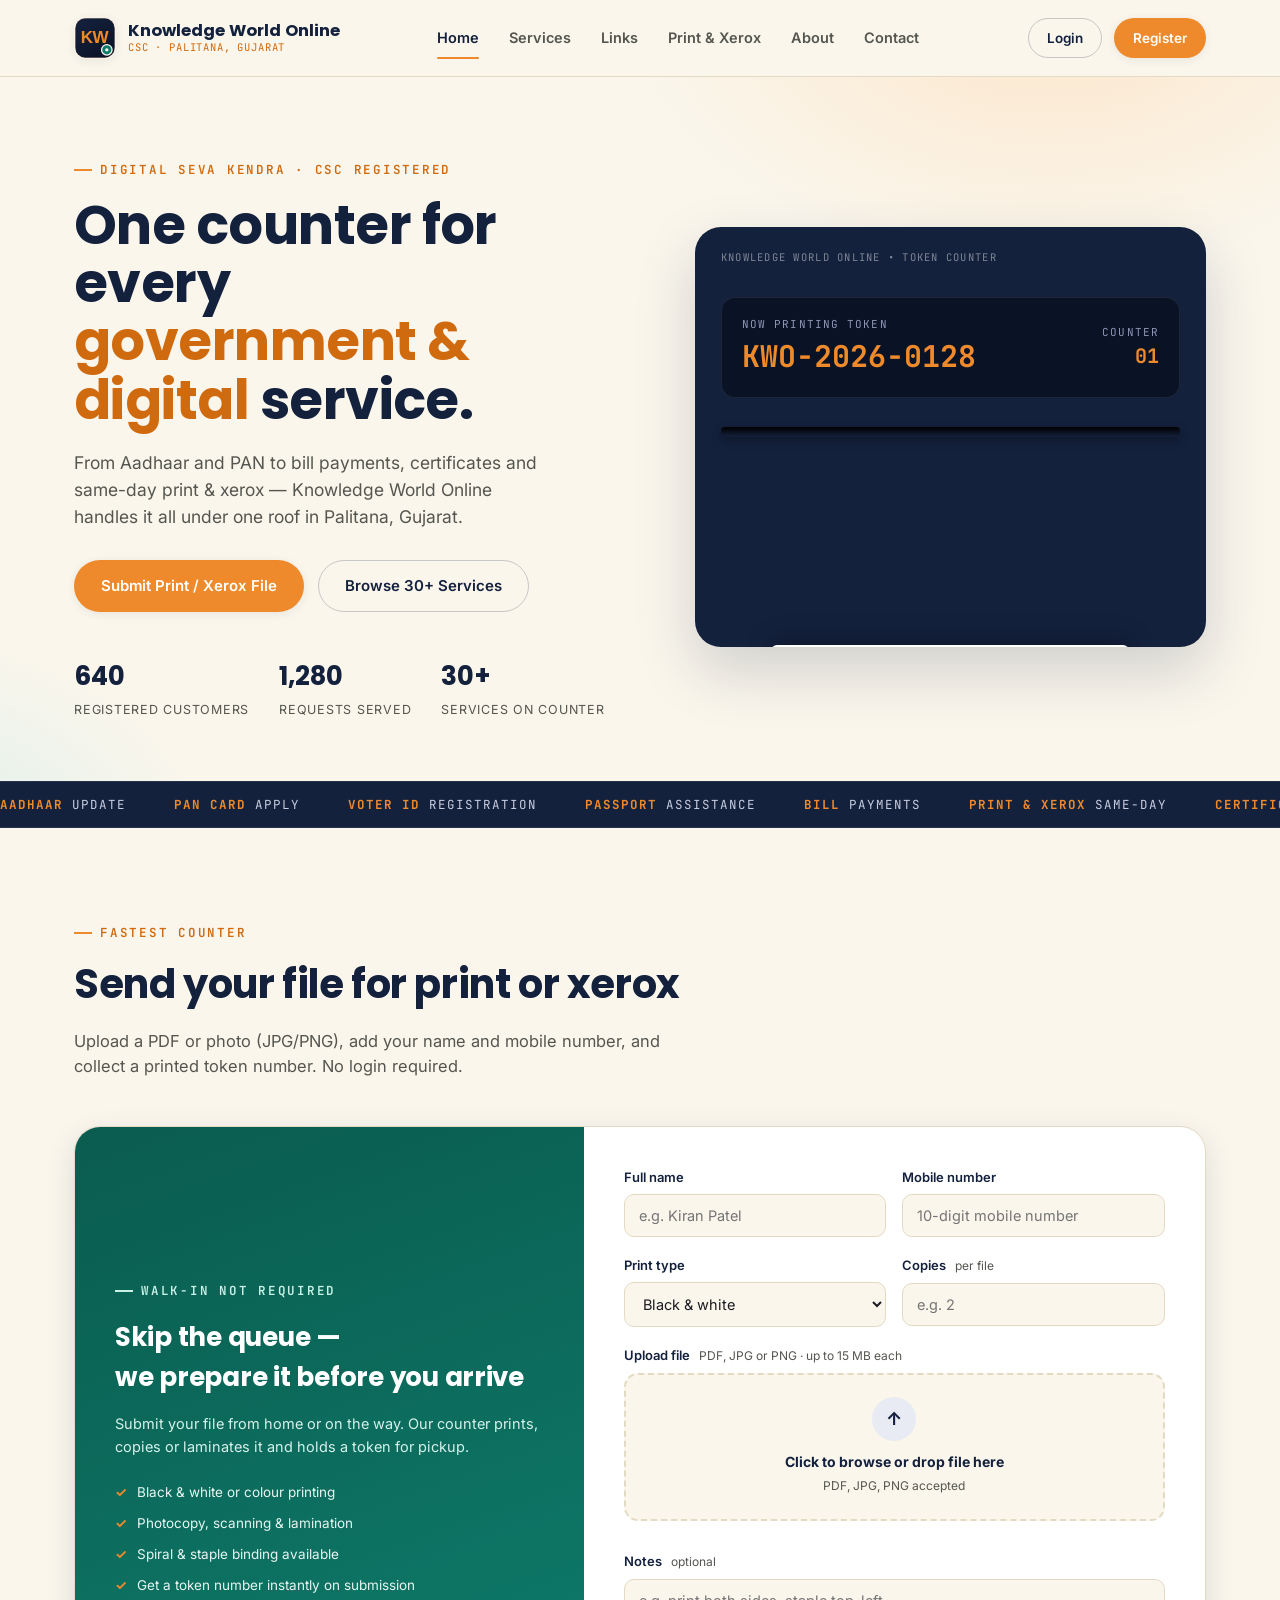
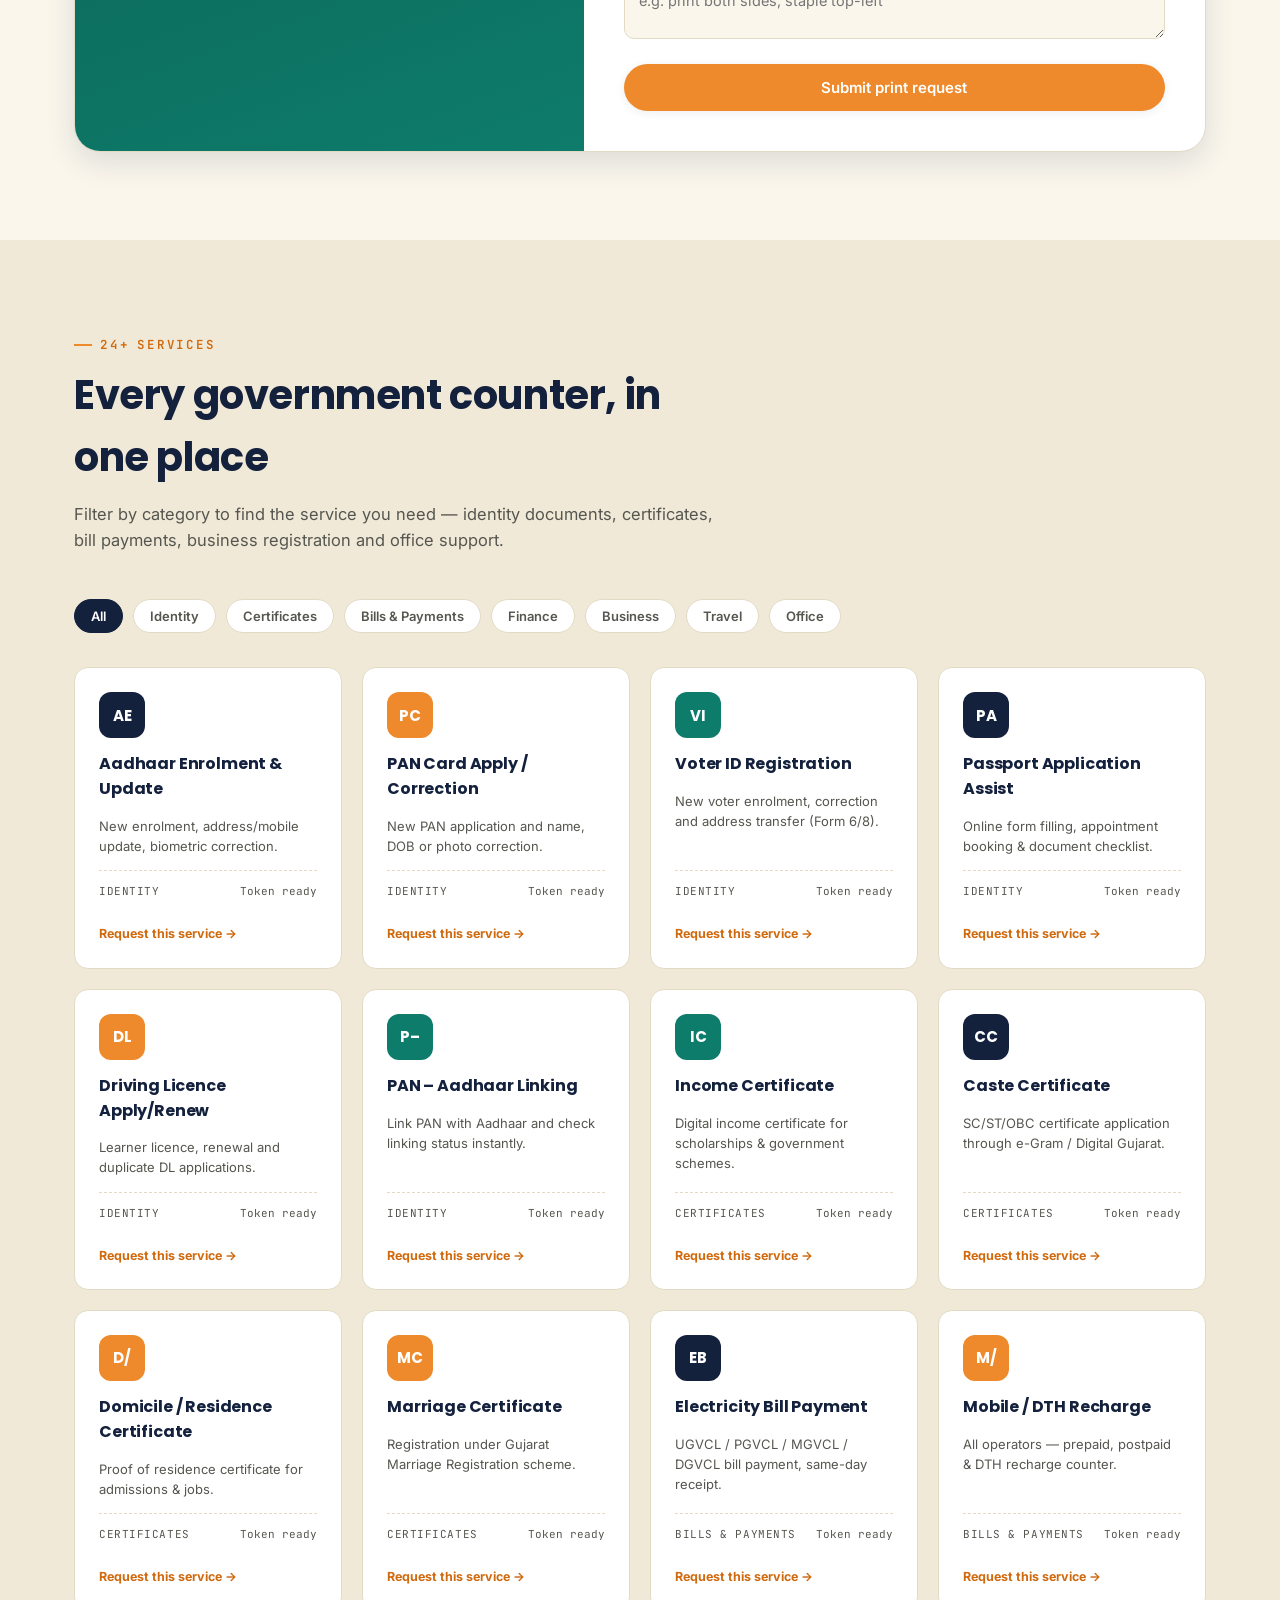
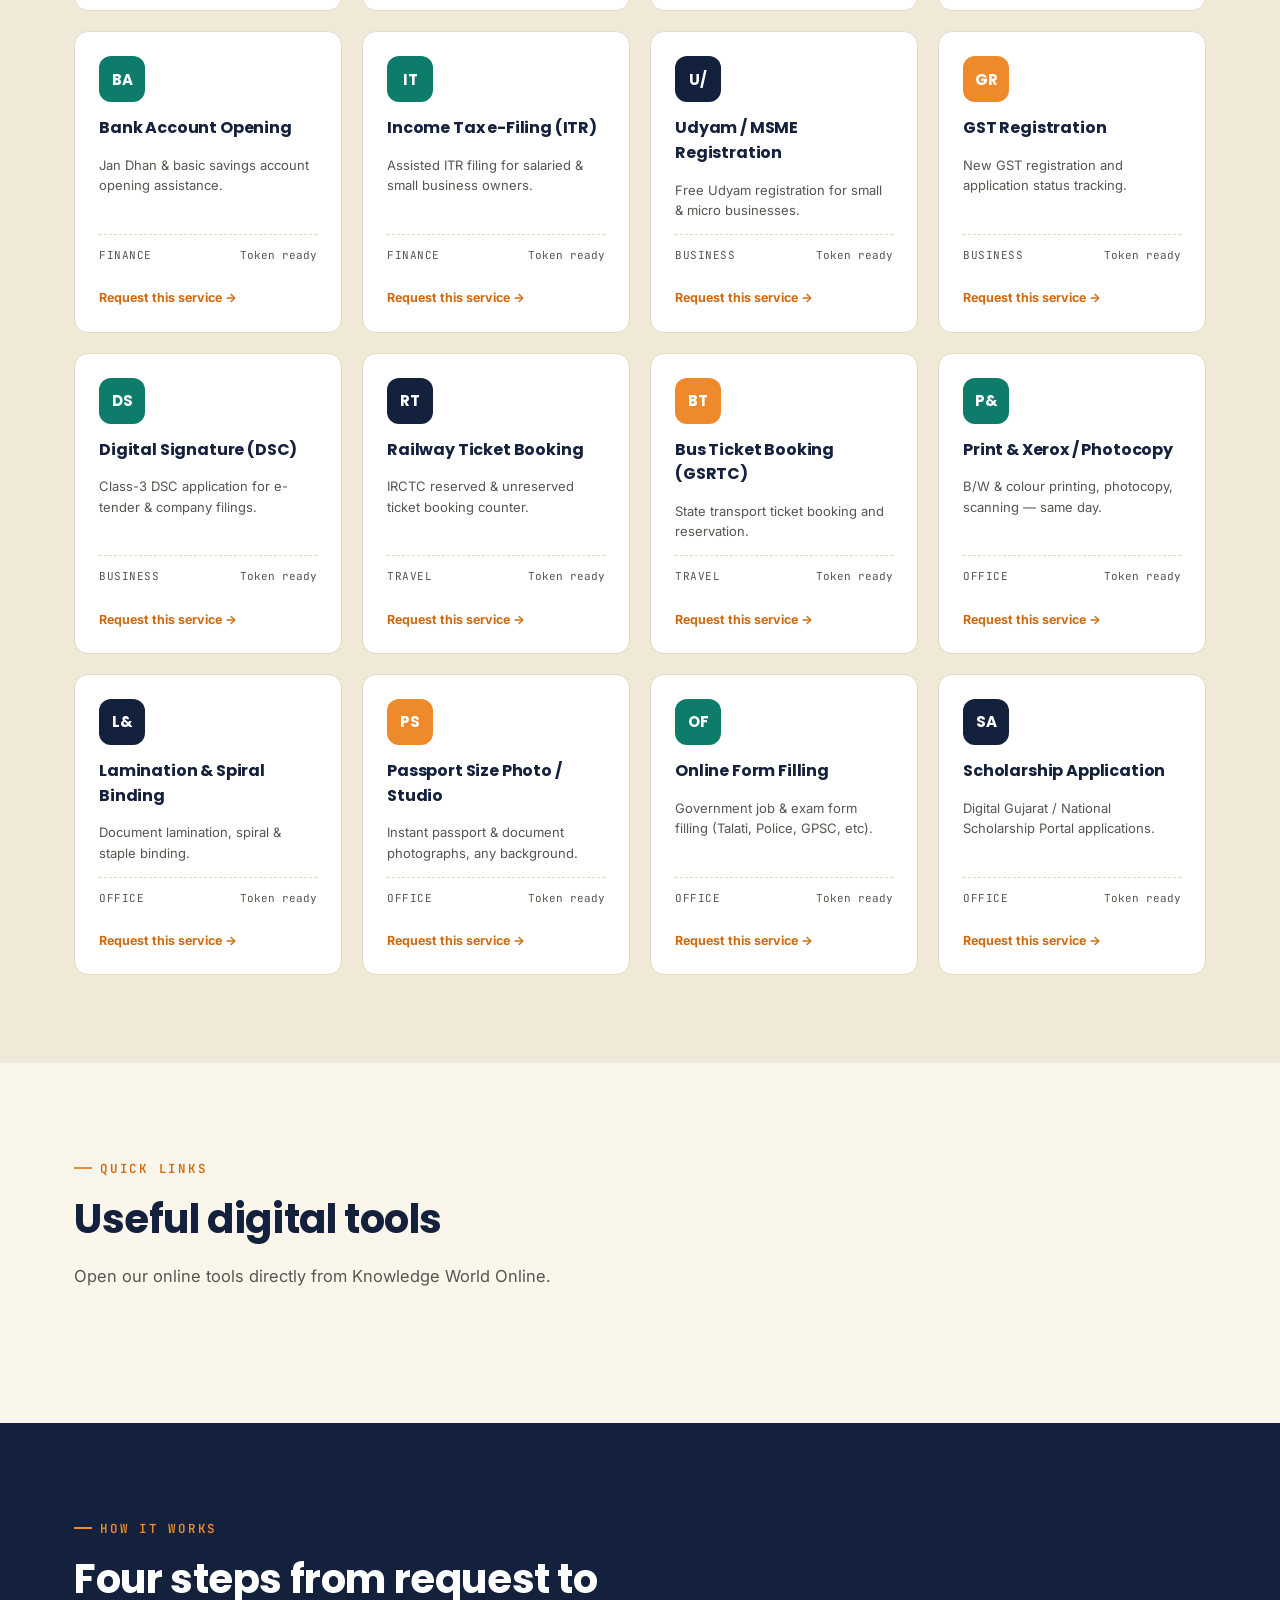
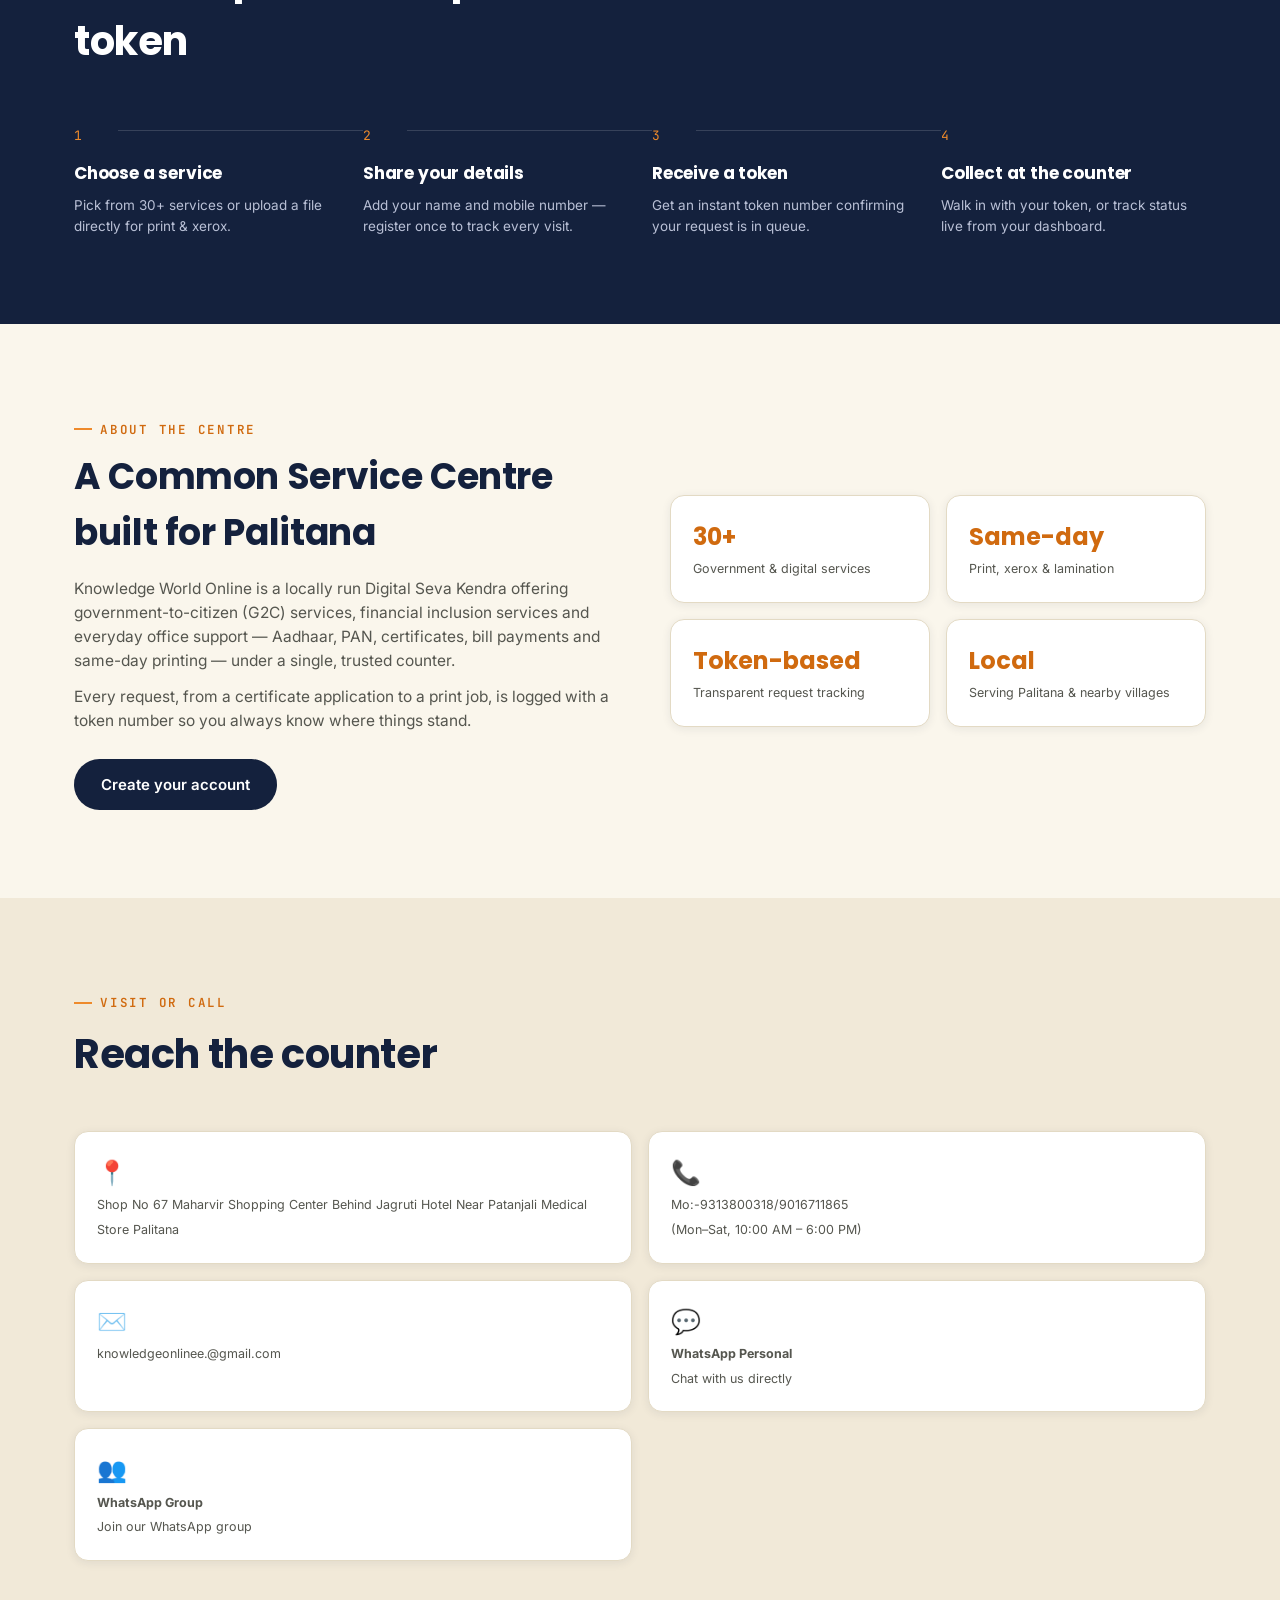
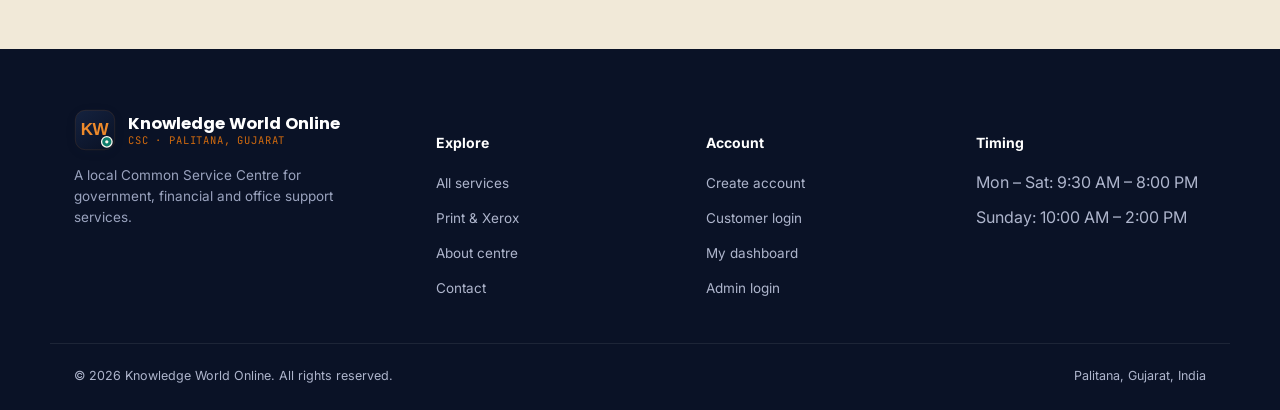
==== commit e408ea85: "Add files via upload" ====
--- a/index.html
+++ b/index.html
@@ -25,6 +25,7 @@
     <nav class="nav-links">
       <a href="index.html" class="active">Home</a>
       <a href="index.html#services">Services</a>
+      <a href="index.html#links">Links</a>
       <a href="index.html#print">Print &amp; Xerox</a>
       <a href="index.html#about">About</a>
       <a href="index.html#contact">Contact</a>
@@ -33,13 +34,16 @@
       <span data-nav-auth-slot></span>
       <a href="login.html" class="btn btn-ghost btn-sm" data-hide-if-logged-in>Login</a>
       <a href="register.html" class="btn btn-primary btn-sm" data-hide-if-logged-in>Register</a>
-      <button class="nav-toggle btn-ghost btn-sm" aria-label="Toggle menu">☰</button>
+      <button class="nav-toggle" aria-label="Toggle menu" aria-expanded="false"><span></span></button>
     </div>
   </div>
 </header>
 
 <!-- HERO -->
 <section class="hero">
+  <span class="hero-blob b1" aria-hidden="true"></span>
+  <span class="hero-blob b2" aria-hidden="true"></span>
+  <span class="hero-blob b3" aria-hidden="true"></span>
   <div class="container">
     <div class="hero-copy">
       <span class="eyebrow">Digital Seva Kendra · CSC Registered</span>
@@ -190,6 +194,21 @@
   </div>
 </section>
 
+<!-- LINKS -->
+<section class="section" id="links">
+  <div class="container">
+    <div class="section-head reveal">
+      <span class="eyebrow">Quick Links</span>
+      <h2>Useful digital tools</h2>
+      <p>Open our online tools directly from Knowledge World Online.</p>
+    </div>
+
+    <div class="services-grid" id="digitalToolsGrid"></div>
+      </a>
+    </div>
+  </div>
+</section>
+
 <!-- PROCESS -->
 <section class="section section-navy">
   <div class="container">
@@ -254,11 +273,32 @@
       <span class="eyebrow">Visit or call</span>
       <h2>Reach the counter</h2>
     </div>
-    <div class="trust-grid reveal" style="grid-template-columns:repeat(3,1fr)">
-      <div class="trust-card"><strong>📍</strong><span> Shop No 67 Maharvir Shopping Center Behind Jagruti Hotel Near Patanjali Medical Store Palitana</span></div>
-      <div class="trust-card"><strong>📞</strong><span>Mo:-9313800318/9016711865 
-                             (Mon–Sat, 10:00 AM – 6:00 PM)</span></div>
-      <div class="trust-card"><strong>✉️</strong><span>knowledgeonlinee.@gmail.com</span></div>
+    <div class="trust-grid contact-grid reveal">
+      <div class="trust-card">
+        <strong>📍</strong>
+        <span>Shop No 67 Maharvir Shopping Center Behind Jagruti Hotel Near Patanjali Medical Store Palitana</span>
+      </div>
+
+      <div class="trust-card">
+        <strong>📞</strong>
+        <span>Mo:-9313800318/9016711865<br>(Mon–Sat, 10:00 AM – 6:00 PM)</span>
+      </div>
+
+      <div class="trust-card">
+        <strong>✉️</strong>
+        <span>knowledgeonlinee.@gmail.com</span>
+      </div>
+
+      <a class="trust-card contact-whatsapp-card" href="https://wa.me/919313800318" target="_blank" rel="noopener noreferrer" aria-label="Chat with Knowledge World Online on WhatsApp">
+        <strong>💬</strong>
+        <span><b>WhatsApp Personal</b><br>Chat with us directly</span>
+      </a>
+
+      <!-- Replace the href below with your actual WhatsApp Group invite link -->
+      <a class="trust-card contact-whatsapp-card" href="https://chat.whatsapp.com/KCsCZ3w6nc7JSVK1BiCFEj?mode=hqrt1." target="_blank" rel="noopener noreferrer" aria-label="Join Knowledge World Online WhatsApp Group">
+        <strong>👥</strong>
+        <span><b>WhatsApp Group</b><br>Join our WhatsApp group</span>
+      </a>
     </div>
   </div>
 </section>
@@ -308,7 +348,6 @@
 <!-- SERVICE REQUEST MODAL -->
 <div class="modal-overlay" id="svcModalOverlay">
   <div class="modal-box" id="svcModalBox">
-    <!-- form view -->
     <div id="svcModalForm">
       <div class="modal-head">
         <div>
@@ -322,25 +361,26 @@
         <form id="serviceRequestForm">
           <div class="field-row">
             <div class="field">
-              <label for="srName">Full name</label>
-              <input type="text" id="srName" name="name" placeholder="e.g. Kiran Patel" required>
+              <label for="srName">Applicant / customer full name</label>
+              <input type="text" id="srName" name="name" placeholder="Full name" required>
             </div>
             <div class="field">
               <label for="srMobile">Mobile number</label>
               <input type="tel" id="srMobile" name="mobile" placeholder="10-digit mobile number" maxlength="10" required>
             </div>
           </div>
-          <div class="field">
-            <label for="srNotes">Details / notes <span class="hint">what do you need help with?</span></label>
-            <textarea id="srNotes" name="notes" rows="3" placeholder="e.g. new Aadhaar enrolment for my mother, please call before visiting"></textarea>
-          </div>
-          <div class="field">
-            <label>Supporting document <span class="hint">optional · PDF, JPG or PNG</span></label>
+          <div id="srDynamicFields"></div>
+          <div class="field">
+            <label for="srNotes">Details / notes <span class="hint">optional</span></label>
+            <textarea id="srNotes" name="notes" rows="3" placeholder="Any extra information or instructions"></textarea>
+          </div>
+          <div class="field">
+            <label>Additional document <span class="hint">optional · PDF, JPG or PNG</span></label>
             <div class="upload-drop" id="srDrop">
               <input type="file" id="srFile" accept=".pdf,.jpg,.jpeg,.png" multiple>
               <div class="u-icon">↑</div>
               <strong>Click to browse or drop file here</strong>
-              <span>Aadhaar copy, photo, existing certificate, etc.</span>
+              <span>Upload any extra document if needed</span>
             </div>
             <div class="upload-filelist" id="srFileList"></div>
           </div>
@@ -353,6 +393,8 @@
 </div>
 
 <script src="js/app.js"></script>
+<script src="services/manifest.js"></script>
+<script src="js/service-config-loader.js"></script>
 <script src="js/home.js"></script>
 <script>
   document.getElementById("year").textContent = new Date().getFullYear();
